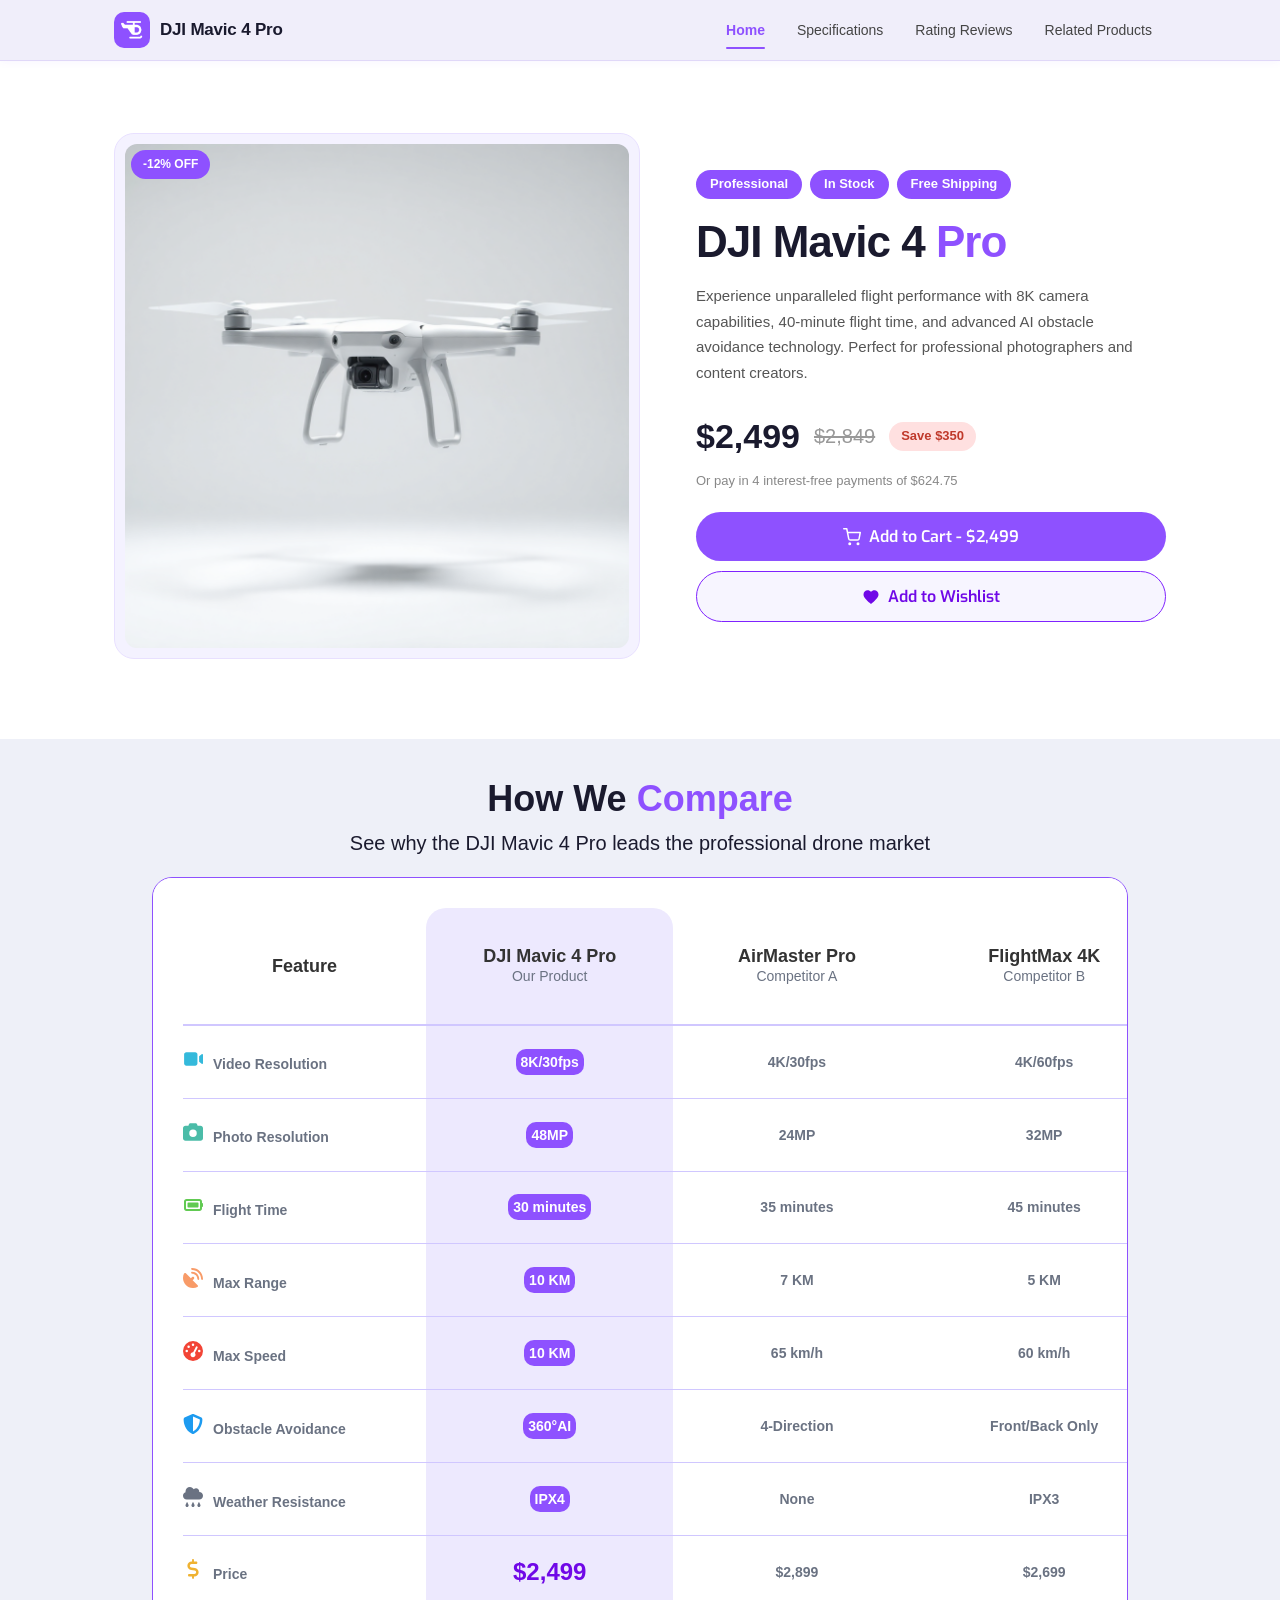
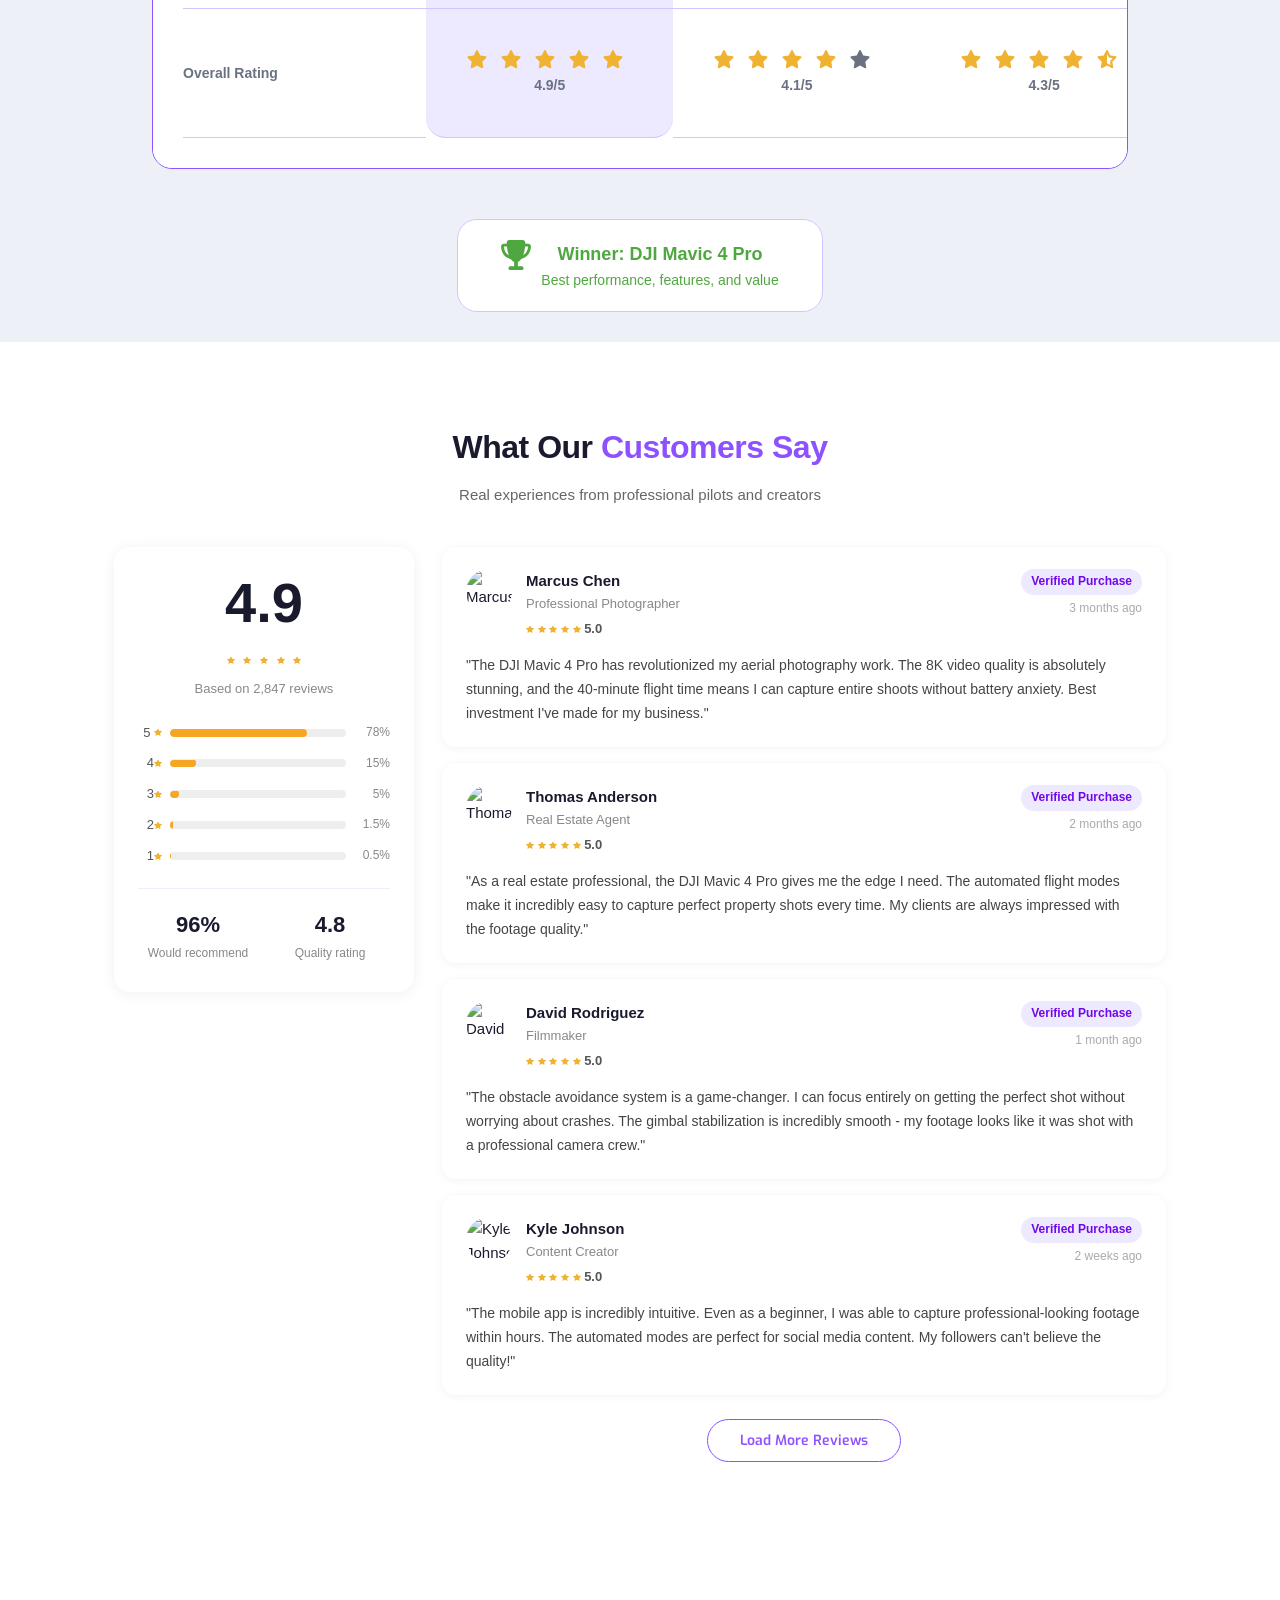
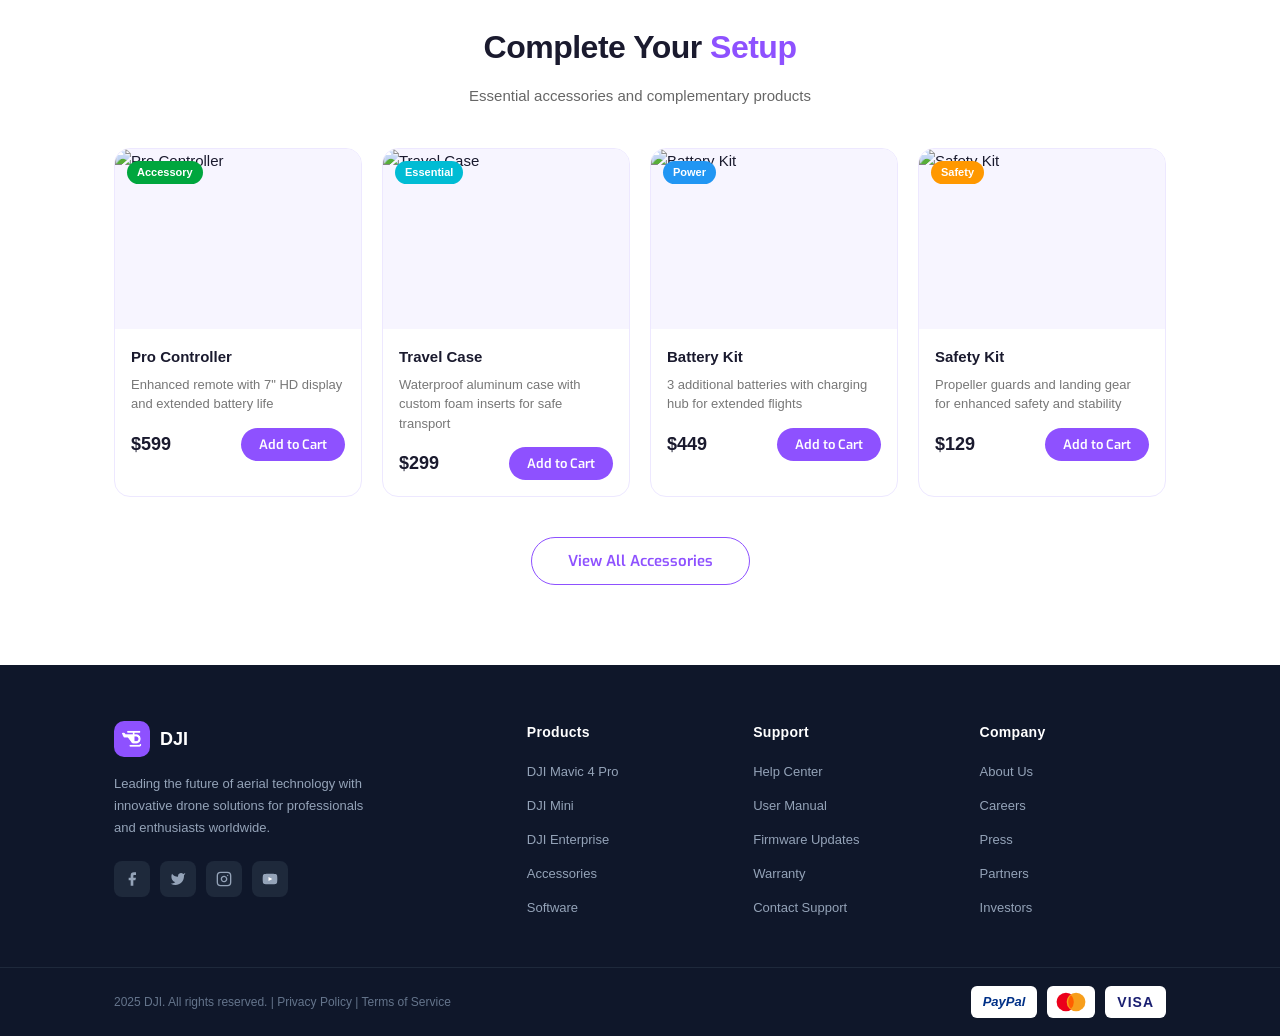
==== week3/index.html @ 59bccd71 "Move files to week3 folder" ====
<!DOCTYPE html>
<html lang="en">
<head>
  <meta charset="UTF-8" />
  <meta name="viewport" content="width=device-width, initial-scale=1.0" />
  <title>DJI Mavic 4 Pro</title>
  <link rel="icon" href="img/favicon.png" />
  <link href="https://fonts.googleapis.com/css2?family=Exo:ital,wght@0,300;0,400;0,500;0,600;0,700;0,800;1,400&display=swap" rel="stylesheet" />
  <link rel="stylesheet" href="style.css" />
</head>
<body>

  <div class="navbar">
    <div class="navbar-inner">
      <div class="navbar-logo">
        <div class="navbar-logo-icon">
          <img src="img/helicopter.png" alt="DJI" width="22" height="22" />
        </div>
        <span class="navbar-logo-text">DJI Mavic 4 Pro</span>
      </div>
      <nav class="navbar-nav">
        <a href="#home" class="nav-link active">Home</a>
        <a href="#specifications" class="nav-link">Specifications</a>
        <a href="#reviews" class="nav-link">Rating Reviews</a>
        <a href="#related" class="nav-link">Related Products</a>
      </nav>
    </div>
  </div>

  <div>

    <div class="hero" id="home">
      <div class="container hero-inner">
        <div class="hero-image-wrap">
          <span class="hero-badge">-12% OFF</span>
          <img src="img/hero-img-CYauTLx2.png" alt="DJI Mavic 4 Pro drone" class="hero-img"/>
        </div>
        <div class="hero-info">
          <div class="hero-tags">
            <span class="tag">Professional</span>
            <span class="tag">In Stock</span>
            <span class="tag">Free Shipping</span>
          </div>
          <h1 class="hero-title">DJI Mavic 4 <span class="purple">Pro</span></h1>
          <p class="hero-desc">
            Experience unparalleled flight performance with 8K camera capabilities, 40-minute flight time, and advanced AI obstacle avoidance technology. Perfect for professional photographers and content creators.
          </p>
          <div class="hero-price-row">
            <span class="price-current">$2,499</span>
            <span class="price-old">$2,849</span>
            <span class="price-save">Save $350</span>
          </div>
          <p class="hero-installment">Or pay in 4 interest-free payments of $624.75</p>
          <button class="btn btn-primary btn-cart">
            <svg width="18" height="18" viewBox="0 0 24 24" fill="none" stroke="currentColor" stroke-width="2" stroke-linecap="round" stroke-linejoin="round"><circle cx="9" cy="21" r="1"/><circle cx="20" cy="21" r="1"/><path d="M1 1h4l2.68 13.39a2 2 0 0 0 2 1.61h9.72a2 2 0 0 0 2-1.61L23 6H6"/></svg>
            Add to Cart - $2,499
          </button>
          <button class="btn btn-secondary btn-wishlist">
            <svg width="18" height="18" viewBox="0 0 24 24" fill="currentColor" stroke="currentColor" stroke-width="0"><path d="M12 21.35l-1.45-1.32C5.4 15.36 2 12.28 2 8.5 2 5.42 4.42 3 7.5 3c1.74 0 3.41.81 4.5 2.09C13.09 3.81 14.76 3 16.5 3 19.58 3 22 5.42 22 8.5c0 3.78-3.4 6.86-8.55 11.54L12 21.35z"/></svg>
            Add to Wishlist
          </button>
        </div>
      </div>
    </div>
    
    <div class="mid" id="specifications">
        <h2>How We <span>Compare</span></h2>
          <p>See why the DJI Mavic 4 Pro leads the professional drone market</p>

        <div id="table">
            <table class="table">
                <tr class="raw">
                    <th>Feature</th>
                    <th class="bord hr">DJI Mavic 4 Pro <br> <span>Our Product</span></th>
                    <th>AirMaster Pro <br> <span>Competitor A</span></th>
                    <th>FlightMax 4K <br> <span>Competitor B</span></th>
                    <th>SkyHawk Elite <br> <span>Competitor C</span></th>
                </tr>
                <tr class="raw">
                    <td class="fraw"><svg style="color: #34B9DB; margin-right: 10px;" class="svg-inline--fa fa-video mr-2 text-cyan-500" data-prefix="fas" data-icon="video" role="img" viewBox="0 0 576 512" aria-hidden="true" data-fa-i2svg="" xmlns="http://www.w3.org/2000/svg"><path fill="currentColor" d="M96 64c-35.3 0-64 28.7-64 64l0 256c0 35.3 28.7 64 64 64l256 0c35.3 0 64-28.7 64-64l0-256c0-35.3-28.7-64-64-64L96 64zM464 336l73.5 58.8c4.2 3.4 9.4 5.2 14.8 5.2 13.1 0 23.7-10.6 23.7-23.7l0-240.6c0-13.1-10.6-23.7-23.7-23.7-5.4 0-10.6 1.8-14.8 5.2L464 176 464 336z"></path></svg>Video Resolution</td>
                    <td class="bord1"><span>8K/30fps</span></td>
                    <td>4K/30fps</td>
                    <td>4K/60fps</td>
                    <td>6K/30fps</td>
                </tr>
                <tr class="raw">
                    <td class="fraw"><svg style="color: #4BBCA8; margin-right: 10px;" class="svg-inline--fa fa-camera mr-2 text-teal-500" data-prefix="fas" data-icon="camera" role="img" viewBox="0 0 512 512" aria-hidden="true" data-fa-i2svg="" xmlns="http://www.w3.org/2000/svg"><path fill="currentColor" d="M149.1 64.8L138.7 96 64 96C28.7 96 0 124.7 0 160L0 416c0 35.3 28.7 64 64 64l384 0c35.3 0 64-28.7 64-64l0-256c0-35.3-28.7-64-64-64l-74.7 0-10.4-31.2C356.4 45.2 338.1 32 317.4 32L194.6 32c-20.7 0-39 13.2-45.5 32.8zM256 192a96 96 0 1 1 0 192 96 96 0 1 1 0-192z"></path></svg>Photo Resolution</td>
                    <td class="bord1"><span>48MP</span></td>
                    <td>24MP</td>
                    <td>32MP</td>
                    <td>20MP</td>
                </tr>
                <tr class="raw">
                    <td class="fraw"><svg style="color:#61ca52; margin-right: 10px;" class="svg-inline--fa fa-battery-full mr-2 text-green-500" data-prefix="fas" data-icon="battery-full" role="img" viewBox="0 0 640 512" aria-hidden="true" data-fa-i2svg="" xmlns="http://www.w3.org/2000/svg"><path fill="currentColor" d="M528 128c8.8 0 16 7.2 16 16l0 224c0 8.8-7.2 16-16 16l-416 0c-8.8 0-16-7.2-16-16l0-224c0-8.8 7.2-16 16-16l416 0zM112 64c-44.2 0-80 35.8-80 80l0 224c0 44.2 35.8 80 80 80l416 0c44.2 0 80-35.8 80-80l0-48c17.7 0 32-14.3 32-32l0-64c0-17.7-14.3-32-32-32l0-48c0-44.2-35.8-80-80-80L112 64zm56 112c-13.3 0-24 10.7-24 24l0 112c0 13.3 10.7 24 24 24l304 0c13.3 0 24-10.7 24-24l0-112c0-13.3-10.7-24-24-24l-304 0z"></path></svg>Flight Time</td>
                    <td class="bord1"><span>30 minutes</span></td>
                    <td>35 minutes</td>
                    <td>45 minutes</td>
                    <td>50 minutes</td>
                </tr>
                <tr class="raw">
                    <td class="fraw"><svg style="color: #F89B68; margin-right: 10px;" class="svg-inline--fa fa-satellite-dish mr-2 text-orange-500" data-prefix="fas" data-icon="satellite-dish" role="img" viewBox="0 0 512 512" aria-hidden="true" data-fa-i2svg="" xmlns="http://www.w3.org/2000/svg"><path fill="currentColor" d="M232 0c154.6 0 280 125.4 280 280 0 13.3-10.7 24-24 24s-24-10.7-24-24c0-128.1-103.9-232-232-232-13.3 0-24-10.7-24-24S218.7 0 232 0zM208 120c0-13.3 10.7-24 24-24 101.6 0 184 82.4 184 184 0 13.3-10.7 24-24 24s-24-10.7-24-24c0-75.1-60.9-136-136-136-13.3 0-24-10.7-24-24zM26.4 142.7c8.8-17.9 32.4-19.9 46.5-5.8l128.5 128.5 32-32c12.5-12.5 32.8-12.5 45.3 0s12.5 32.8 0 45.3l-32 32 128.5 128.5c14.1 14.1 12 37.6-5.8 46.5-34.2 16.9-72.6 26.4-113.3 26.4-141.4 0-256-114.6-256-256 0-40.7 9.5-79.2 26.4-113.3z"></path></svg>Max Range</td>
                    <td class="bord1"><span>10 KM</span></td>
                    <td>7 KM</td>
                    <td>5 KM</td>
                    <td>8 KM</td>
                </tr>
                <tr class="raw">
                    <td class="fraw"><svg style="color:#F24436;" class="svg-inline--fa fa-gauge-high mr-2 text-red-500" data-prefix="fas" data-icon="gauge-high" role="img" viewBox="0 0 512 512" aria-hidden="true" data-fa-i2svg="" xmlns="http://www.w3.org/2000/svg"><path fill="currentColor" d="M0 256a256 256 0 1 1 512 0 256 256 0 1 1 -512 0zM288 96a32 32 0 1 0 -64 0 32 32 0 1 0 64 0zM256 416c35.3 0 64-28.7 64-64 0-16.2-6-31.1-16-42.3l69.5-138.9c5.9-11.9 1.1-26.3-10.7-32.2s-26.3-1.1-32.2 10.7L261.1 288.2c-1.7-.1-3.4-.2-5.1-.2-35.3 0-64 28.7-64 64s28.7 64 64 64zM176 144a32 32 0 1 0 -64 0 32 32 0 1 0 64 0zM96 288a32 32 0 1 0 0-64 32 32 0 1 0 0 64zm352-32a32 32 0 1 0 -64 0 32 32 0 1 0 64 0z"></path></svg>Max Speed </td>
                    <td class="bord1"><span>10 KM</span></td>
                    <td>65 km/h</td>
                    <td>60 km/h</td>
                    <td>58 km/h</td>

                </tr>
                <tr class="raw">
                    <td class="fraw"><svg style="color:#1D9BF0;margin-right: 10px;" class="svg-inline--fa fa-shield-halved mr-2 text-sky-500" data-prefix="fas" data-icon="shield-halved" role="img" viewBox="0 0 512 512" aria-hidden="true" data-fa-i2svg="" xmlns="http://www.w3.org/2000/svg"><path fill="currentColor" d="M256 0c4.6 0 9.2 1 13.4 2.9L457.8 82.8c22 9.3 38.4 31 38.3 57.2-.5 99.2-41.3 280.7-213.6 363.2-16.7 8-36.1 8-52.8 0-172.4-82.5-213.1-264-213.6-363.2-.1-26.2 16.3-47.9 38.3-57.2L242.7 2.9C246.9 1 251.4 0 256 0zm0 66.8l0 378.1c138-66.8 175.1-214.8 176-303.4l-176-74.6 0 0z"></path></svg>Obstacle Avoidance</td>
                    <td class="bord1"><span>360°AI</span></td>
                    <td>4-Direction</td>
                    <td>Front/Back Only</td>
                    <td>Front/Back/Down</td>
                </tr>
                <tr class="raw">
                    <td class="fraw"> <svg class="svg-inline--fa fa-cloud-rain mr-2 text-blue-500" data-prefix="fas" data-icon="cloud-rain" role="img" viewBox="0 0 512 512" aria-hidden="true" data-fa-i2svg="" xmlns="http://www.w3.org/2000/svg"><path fill="currentColor" d="M96 320c-53 0-96-43-96-96 0-42.5 27.6-78.6 65.9-91.2-1.3-6.7-1.9-13.7-1.9-20.8 0-61.9 50.1-112 112-112 43.1 0 80.5 24.3 99.2 60 14.7-17.1 36.5-28 60.8-28 44.2 0 80 35.8 80 80 0 5.5-.6 10.8-1.6 16 .5 0 1.1 0 1.6 0 53 0 96 43 96 96s-43 96-96 96L96 320zm1.6 68.2c1.1-2.5 3.6-4.2 6.4-4.2s5.3 1.6 6.4 4.2l30.2 68.2c2.2 5.1 3.4 10.5 3.4 16 0 21.9-18.1 39.6-40 39.6s-40-17.7-40-39.6c0-5.5 1.2-11 3.4-16l30.2-68.2zm152 0c1.1-2.5 3.6-4.2 6.4-4.2s5.3 1.6 6.4 4.2l30.2 68.2c2.2 5.1 3.4 10.5 3.4 16 0 21.9-18.1 39.6-40 39.6s-40-17.7-40-39.6c0-5.5 1.2-11 3.4-16l30.2-68.2zm121.8 68.2l30.2-68.2c1.1-2.5 3.6-4.2 6.4-4.2s5.3 1.6 6.4 4.2l30.2 68.2c2.2 5.1 3.4 10.5 3.4 16 0 21.9-18.1 39.6-40 39.6s-40-17.7-40-39.6c0-5.5 1.2-11 3.4-16z"></path></svg>Weather Resistance</td>
                    <td class="bord1"><span>IPX4</span></td>
                    <td>None</td>
                    <td>IPX3</td>
                    <td>None</td>
                </tr>
                <tr class="raw">
                    <td class="fraw"><svg style="color: #EFB231; margin-right: 10px;" class="svg-inline--fa fa-dollar-sign mr-2 text-yellow-500" data-prefix="fas" data-icon="dollar-sign" role="img" viewBox="0 0 320 512" aria-hidden="true" data-fa-i2svg="" xmlns="http://www.w3.org/2000/svg"><path fill="currentColor" d="M136 24c0-13.3 10.7-24 24-24s24 10.7 24 24l0 40 56 0c17.7 0 32 14.3 32 32s-14.3 32-32 32l-114.9 0c-24.9 0-45.1 20.2-45.1 45.1 0 22.5 16.5 41.5 38.7 44.7l91.6 13.1c53.8 7.7 93.7 53.7 93.7 108 0 60.3-48.9 109.1-109.1 109.1l-10.9 0 0 40c0 13.3-10.7 24-24 24s-24-10.7-24-24l0-40-72 0c-17.7 0-32-14.3-32-32s14.3-32 32-32l130.9 0c24.9 0 45.1-20.2 45.1-45.1 0-22.5-16.5-41.5-38.7-44.7l-91.6-13.1C55.9 273.5 16 227.4 16 173.1 16 112.9 64.9 64 125.1 64l10.9 0 0-40z"></path></svg>Price</td>
                    <td class="bord2">$2,499</td>
                    <td>$2,899</td>
                    <td>$2,699</td>
                    <td>$3,199</td>
                </tr>
                <tr class="raw">
                    <td class="fraw">Overall Rating</td>
                    <td class="bord hr">
                        <div>
                           <svg style="color: #EFB231;" class="svg-inline--fa fa-star text-gray-300" data-prefix="fas" data-icon="star" role="img" viewBox="0 0 576 512" aria-hidden="true" data-fa-i2svg="" xmlns="http://www.w3.org/2000/svg"><path fill="currentColor" d="M309.5-18.9c-4.1-8-12.4-13.1-21.4-13.1s-17.3 5.1-21.4 13.1L193.1 125.3 33.2 150.7c-8.9 1.4-16.3 7.7-19.1 16.3s-.5 18 5.8 24.4l114.4 114.5-25.2 159.9c-1.4 8.9 2.3 17.9 9.6 23.2s16.9 6.1 25 2L288.1 417.6 432.4 491c8 4.1 17.7 3.3 25-2s11-14.2 9.6-23.2L441.7 305.9 556.1 191.4c6.4-6.4 8.6-15.8 5.8-24.4s-10.1-14.9-19.1-16.3L383 125.3 309.5-18.9z"></path></svg>
                           <svg style="color: #EFB231;" class="svg-inline--fa fa-star text-gray-300" data-prefix="fas" data-icon="star" role="img" viewBox="0 0 576 512" aria-hidden="true" data-fa-i2svg="" xmlns="http://www.w3.org/2000/svg"><path fill="currentColor" d="M309.5-18.9c-4.1-8-12.4-13.1-21.4-13.1s-17.3 5.1-21.4 13.1L193.1 125.3 33.2 150.7c-8.9 1.4-16.3 7.7-19.1 16.3s-.5 18 5.8 24.4l114.4 114.5-25.2 159.9c-1.4 8.9 2.3 17.9 9.6 23.2s16.9 6.1 25 2L288.1 417.6 432.4 491c8 4.1 17.7 3.3 25-2s11-14.2 9.6-23.2L441.7 305.9 556.1 191.4c6.4-6.4 8.6-15.8 5.8-24.4s-10.1-14.9-19.1-16.3L383 125.3 309.5-18.9z"></path></svg>
                           <svg style="color: #EFB231;" class="svg-inline--fa fa-star text-gray-300" data-prefix="fas" data-icon="star" role="img" viewBox="0 0 576 512" aria-hidden="true" data-fa-i2svg="" xmlns="http://www.w3.org/2000/svg"><path fill="currentColor" d="M309.5-18.9c-4.1-8-12.4-13.1-21.4-13.1s-17.3 5.1-21.4 13.1L193.1 125.3 33.2 150.7c-8.9 1.4-16.3 7.7-19.1 16.3s-.5 18 5.8 24.4l114.4 114.5-25.2 159.9c-1.4 8.9 2.3 17.9 9.6 23.2s16.9 6.1 25 2L288.1 417.6 432.4 491c8 4.1 17.7 3.3 25-2s11-14.2 9.6-23.2L441.7 305.9 556.1 191.4c6.4-6.4 8.6-15.8 5.8-24.4s-10.1-14.9-19.1-16.3L383 125.3 309.5-18.9z"></path></svg>
                           <svg style="color: #EFB231;" class="svg-inline--fa fa-star text-gray-300" data-prefix="fas" data-icon="star" role="img" viewBox="0 0 576 512" aria-hidden="true" data-fa-i2svg="" xmlns="http://www.w3.org/2000/svg"><path fill="currentColor" d="M309.5-18.9c-4.1-8-12.4-13.1-21.4-13.1s-17.3 5.1-21.4 13.1L193.1 125.3 33.2 150.7c-8.9 1.4-16.3 7.7-19.1 16.3s-.5 18 5.8 24.4l114.4 114.5-25.2 159.9c-1.4 8.9 2.3 17.9 9.6 23.2s16.9 6.1 25 2L288.1 417.6 432.4 491c8 4.1 17.7 3.3 25-2s11-14.2 9.6-23.2L441.7 305.9 556.1 191.4c6.4-6.4 8.6-15.8 5.8-24.4s-10.1-14.9-19.1-16.3L383 125.3 309.5-18.9z"></path></svg>
                           <svg style="color: #EFB231;" class="svg-inline--fa fa-star text-gray-300" data-prefix="fas" data-icon="star" role="img" viewBox="0 0 576 512" aria-hidden="true" data-fa-i2svg="" xmlns="http://www.w3.org/2000/svg"><path fill="currentColor" d="M309.5-18.9c-4.1-8-12.4-13.1-21.4-13.1s-17.3 5.1-21.4 13.1L193.1 125.3 33.2 150.7c-8.9 1.4-16.3 7.7-19.1 16.3s-.5 18 5.8 24.4l114.4 114.5-25.2 159.9c-1.4 8.9 2.3 17.9 9.6 23.2s16.9 6.1 25 2L288.1 417.6 432.4 491c8 4.1 17.7 3.3 25-2s11-14.2 9.6-23.2L441.7 305.9 556.1 191.4c6.4-6.4 8.6-15.8 5.8-24.4s-10.1-14.9-19.1-16.3L383 125.3 309.5-18.9z"></path></svg> 
                        </div>
                        4.9/5</td>
                    <td>
                         <div>
                           <svg style="color: #EFB231;" class="svg-inline--fa fa-star text-gray-300" data-prefix="fas" data-icon="star" role="img" viewBox="0 0 576 512" aria-hidden="true" data-fa-i2svg="" xmlns="http://www.w3.org/2000/svg"><path fill="currentColor" d="M309.5-18.9c-4.1-8-12.4-13.1-21.4-13.1s-17.3 5.1-21.4 13.1L193.1 125.3 33.2 150.7c-8.9 1.4-16.3 7.7-19.1 16.3s-.5 18 5.8 24.4l114.4 114.5-25.2 159.9c-1.4 8.9 2.3 17.9 9.6 23.2s16.9 6.1 25 2L288.1 417.6 432.4 491c8 4.1 17.7 3.3 25-2s11-14.2 9.6-23.2L441.7 305.9 556.1 191.4c6.4-6.4 8.6-15.8 5.8-24.4s-10.1-14.9-19.1-16.3L383 125.3 309.5-18.9z"></path></svg>
                           <svg style="color: #EFB231;" class="svg-inline--fa fa-star text-gray-300" data-prefix="fas" data-icon="star" role="img" viewBox="0 0 576 512" aria-hidden="true" data-fa-i2svg="" xmlns="http://www.w3.org/2000/svg"><path fill="currentColor" d="M309.5-18.9c-4.1-8-12.4-13.1-21.4-13.1s-17.3 5.1-21.4 13.1L193.1 125.3 33.2 150.7c-8.9 1.4-16.3 7.7-19.1 16.3s-.5 18 5.8 24.4l114.4 114.5-25.2 159.9c-1.4 8.9 2.3 17.9 9.6 23.2s16.9 6.1 25 2L288.1 417.6 432.4 491c8 4.1 17.7 3.3 25-2s11-14.2 9.6-23.2L441.7 305.9 556.1 191.4c6.4-6.4 8.6-15.8 5.8-24.4s-10.1-14.9-19.1-16.3L383 125.3 309.5-18.9z"></path></svg>
                           <svg style="color: #EFB231;" class="svg-inline--fa fa-star text-gray-300" data-prefix="fas" data-icon="star" role="img" viewBox="0 0 576 512" aria-hidden="true" data-fa-i2svg="" xmlns="http://www.w3.org/2000/svg"><path fill="currentColor" d="M309.5-18.9c-4.1-8-12.4-13.1-21.4-13.1s-17.3 5.1-21.4 13.1L193.1 125.3 33.2 150.7c-8.9 1.4-16.3 7.7-19.1 16.3s-.5 18 5.8 24.4l114.4 114.5-25.2 159.9c-1.4 8.9 2.3 17.9 9.6 23.2s16.9 6.1 25 2L288.1 417.6 432.4 491c8 4.1 17.7 3.3 25-2s11-14.2 9.6-23.2L441.7 305.9 556.1 191.4c6.4-6.4 8.6-15.8 5.8-24.4s-10.1-14.9-19.1-16.3L383 125.3 309.5-18.9z"></path></svg>
                           <svg style="color: #EFB231;" class="svg-inline--fa fa-star text-gray-300" data-prefix="fas" data-icon="star" role="img" viewBox="0 0 576 512" aria-hidden="true" data-fa-i2svg="" xmlns="http://www.w3.org/2000/svg"><path fill="currentColor" d="M309.5-18.9c-4.1-8-12.4-13.1-21.4-13.1s-17.3 5.1-21.4 13.1L193.1 125.3 33.2 150.7c-8.9 1.4-16.3 7.7-19.1 16.3s-.5 18 5.8 24.4l114.4 114.5-25.2 159.9c-1.4 8.9 2.3 17.9 9.6 23.2s16.9 6.1 25 2L288.1 417.6 432.4 491c8 4.1 17.7 3.3 25-2s11-14.2 9.6-23.2L441.7 305.9 556.1 191.4c6.4-6.4 8.6-15.8 5.8-24.4s-10.1-14.9-19.1-16.3L383 125.3 309.5-18.9z"></path></svg>
                           <svg class="svg-inline--fa fa-star text-gray-300" data-prefix="fas" data-icon="star" role="img" viewBox="0 0 576 512" aria-hidden="true" data-fa-i2svg="" xmlns="http://www.w3.org/2000/svg"><path fill="currentColor" d="M309.5-18.9c-4.1-8-12.4-13.1-21.4-13.1s-17.3 5.1-21.4 13.1L193.1 125.3 33.2 150.7c-8.9 1.4-16.3 7.7-19.1 16.3s-.5 18 5.8 24.4l114.4 114.5-25.2 159.9c-1.4 8.9 2.3 17.9 9.6 23.2s16.9 6.1 25 2L288.1 417.6 432.4 491c8 4.1 17.7 3.3 25-2s11-14.2 9.6-23.2L441.7 305.9 556.1 191.4c6.4-6.4 8.6-15.8 5.8-24.4s-10.1-14.9-19.1-16.3L383 125.3 309.5-18.9z"></path></svg> 
                        </div>
                        4.1/5</td>
                    <td>
                        <div>
                           <svg style="color: #EFB231;" class="svg-inline--fa fa-star text-gray-300" data-prefix="fas" data-icon="star" role="img" viewBox="0 0 576 512" aria-hidden="true" data-fa-i2svg="" xmlns="http://www.w3.org/2000/svg"><path fill="currentColor" d="M309.5-18.9c-4.1-8-12.4-13.1-21.4-13.1s-17.3 5.1-21.4 13.1L193.1 125.3 33.2 150.7c-8.9 1.4-16.3 7.7-19.1 16.3s-.5 18 5.8 24.4l114.4 114.5-25.2 159.9c-1.4 8.9 2.3 17.9 9.6 23.2s16.9 6.1 25 2L288.1 417.6 432.4 491c8 4.1 17.7 3.3 25-2s11-14.2 9.6-23.2L441.7 305.9 556.1 191.4c6.4-6.4 8.6-15.8 5.8-24.4s-10.1-14.9-19.1-16.3L383 125.3 309.5-18.9z"></path></svg>
                           <svg style="color: #EFB231;" class="svg-inline--fa fa-star text-gray-300" data-prefix="fas" data-icon="star" role="img" viewBox="0 0 576 512" aria-hidden="true" data-fa-i2svg="" xmlns="http://www.w3.org/2000/svg"><path fill="currentColor" d="M309.5-18.9c-4.1-8-12.4-13.1-21.4-13.1s-17.3 5.1-21.4 13.1L193.1 125.3 33.2 150.7c-8.9 1.4-16.3 7.7-19.1 16.3s-.5 18 5.8 24.4l114.4 114.5-25.2 159.9c-1.4 8.9 2.3 17.9 9.6 23.2s16.9 6.1 25 2L288.1 417.6 432.4 491c8 4.1 17.7 3.3 25-2s11-14.2 9.6-23.2L441.7 305.9 556.1 191.4c6.4-6.4 8.6-15.8 5.8-24.4s-10.1-14.9-19.1-16.3L383 125.3 309.5-18.9z"></path></svg>
                           <svg style="color: #EFB231;" class="svg-inline--fa fa-star text-gray-300" data-prefix="fas" data-icon="star" role="img" viewBox="0 0 576 512" aria-hidden="true" data-fa-i2svg="" xmlns="http://www.w3.org/2000/svg"><path fill="currentColor" d="M309.5-18.9c-4.1-8-12.4-13.1-21.4-13.1s-17.3 5.1-21.4 13.1L193.1 125.3 33.2 150.7c-8.9 1.4-16.3 7.7-19.1 16.3s-.5 18 5.8 24.4l114.4 114.5-25.2 159.9c-1.4 8.9 2.3 17.9 9.6 23.2s16.9 6.1 25 2L288.1 417.6 432.4 491c8 4.1 17.7 3.3 25-2s11-14.2 9.6-23.2L441.7 305.9 556.1 191.4c6.4-6.4 8.6-15.8 5.8-24.4s-10.1-14.9-19.1-16.3L383 125.3 309.5-18.9z"></path></svg>
                           <svg style="color: #EFB231;" class="svg-inline--fa fa-star text-gray-300" data-prefix="fas" data-icon="star" role="img" viewBox="0 0 576 512" aria-hidden="true" data-fa-i2svg="" xmlns="http://www.w3.org/2000/svg"><path fill="currentColor" d="M309.5-18.9c-4.1-8-12.4-13.1-21.4-13.1s-17.3 5.1-21.4 13.1L193.1 125.3 33.2 150.7c-8.9 1.4-16.3 7.7-19.1 16.3s-.5 18 5.8 24.4l114.4 114.5-25.2 159.9c-1.4 8.9 2.3 17.9 9.6 23.2s16.9 6.1 25 2L288.1 417.6 432.4 491c8 4.1 17.7 3.3 25-2s11-14.2 9.6-23.2L441.7 305.9 556.1 191.4c6.4-6.4 8.6-15.8 5.8-24.4s-10.1-14.9-19.1-16.3L383 125.3 309.5-18.9z"></path></svg>
                           <svg style="color: #EFB231;" class="svg-inline--fa fa-star-half-stroke text-yellow-400" data-prefix="fas" data-icon="star-half-stroke" role="img" viewBox="0 0 576 512" aria-hidden="true" data-fa-i2svg="" xmlns="http://www.w3.org/2000/svg"><path fill="currentColor" d="M288.1 353.6c10 0 19.9 2.3 29 7l74.4 37.9-13-82.5c-3.2-20.2 3.5-40.7 17.9-55.2l59-59.1-82.5-13.1c-20.2-3.2-37.7-15.9-47-34.1l-38-74.4 0 273.6zM457.4 489c-7.3 5.3-17 6.1-25 2L288.1 417.6 143.8 491c-8 4.1-17.7 3.3-25-2s-11-14.2-9.6-23.2L134.4 305.9 20 191.4c-6.4-6.4-8.6-15.8-5.8-24.4s10.1-14.9 19.1-16.3l159.9-25.4 73.6-144.2c4.1-8 12.4-13.1 21.4-13.1s17.3 5.1 21.4 13.1L383 125.3 542.9 150.7c8.9 1.4 16.3 7.7 19.1 16.3s.5 18-5.8 24.4L441.7 305.9 467 465.8c1.4 8.9-2.3 17.9-9.6 23.2z"></path></svg>
                        </div>
                        4.3/5</td>
                    <td>
                         <div>
                           <svg style="color: #EFB231;" class="svg-inline--fa fa-star text-gray-300" data-prefix="fas" data-icon="star" role="img" viewBox="0 0 576 512" aria-hidden="true" data-fa-i2svg="" xmlns="http://www.w3.org/2000/svg"><path fill="currentColor" d="M309.5-18.9c-4.1-8-12.4-13.1-21.4-13.1s-17.3 5.1-21.4 13.1L193.1 125.3 33.2 150.7c-8.9 1.4-16.3 7.7-19.1 16.3s-.5 18 5.8 24.4l114.4 114.5-25.2 159.9c-1.4 8.9 2.3 17.9 9.6 23.2s16.9 6.1 25 2L288.1 417.6 432.4 491c8 4.1 17.7 3.3 25-2s11-14.2 9.6-23.2L441.7 305.9 556.1 191.4c6.4-6.4 8.6-15.8 5.8-24.4s-10.1-14.9-19.1-16.3L383 125.3 309.5-18.9z"></path></svg>
                           <svg style="color: #EFB231;" class="svg-inline--fa fa-star text-gray-300" data-prefix="fas" data-icon="star" role="img" viewBox="0 0 576 512" aria-hidden="true" data-fa-i2svg="" xmlns="http://www.w3.org/2000/svg"><path fill="currentColor" d="M309.5-18.9c-4.1-8-12.4-13.1-21.4-13.1s-17.3 5.1-21.4 13.1L193.1 125.3 33.2 150.7c-8.9 1.4-16.3 7.7-19.1 16.3s-.5 18 5.8 24.4l114.4 114.5-25.2 159.9c-1.4 8.9 2.3 17.9 9.6 23.2s16.9 6.1 25 2L288.1 417.6 432.4 491c8 4.1 17.7 3.3 25-2s11-14.2 9.6-23.2L441.7 305.9 556.1 191.4c6.4-6.4 8.6-15.8 5.8-24.4s-10.1-14.9-19.1-16.3L383 125.3 309.5-18.9z"></path></svg>
                           <svg style="color: #EFB231;" class="svg-inline--fa fa-star text-gray-300" data-prefix="fas" data-icon="star" role="img" viewBox="0 0 576 512" aria-hidden="true" data-fa-i2svg="" xmlns="http://www.w3.org/2000/svg"><path fill="currentColor" d="M309.5-18.9c-4.1-8-12.4-13.1-21.4-13.1s-17.3 5.1-21.4 13.1L193.1 125.3 33.2 150.7c-8.9 1.4-16.3 7.7-19.1 16.3s-.5 18 5.8 24.4l114.4 114.5-25.2 159.9c-1.4 8.9 2.3 17.9 9.6 23.2s16.9 6.1 25 2L288.1 417.6 432.4 491c8 4.1 17.7 3.3 25-2s11-14.2 9.6-23.2L441.7 305.9 556.1 191.4c6.4-6.4 8.6-15.8 5.8-24.4s-10.1-14.9-19.1-16.3L383 125.3 309.5-18.9z"></path></svg>
                           <svg style="color: #EFB231;" class="svg-inline--fa fa-star text-gray-300" data-prefix="fas" data-icon="star" role="img" viewBox="0 0 576 512" aria-hidden="true" data-fa-i2svg="" xmlns="http://www.w3.org/2000/svg"><path fill="currentColor" d="M309.5-18.9c-4.1-8-12.4-13.1-21.4-13.1s-17.3 5.1-21.4 13.1L193.1 125.3 33.2 150.7c-8.9 1.4-16.3 7.7-19.1 16.3s-.5 18 5.8 24.4l114.4 114.5-25.2 159.9c-1.4 8.9 2.3 17.9 9.6 23.2s16.9 6.1 25 2L288.1 417.6 432.4 491c8 4.1 17.7 3.3 25-2s11-14.2 9.6-23.2L441.7 305.9 556.1 191.4c6.4-6.4 8.6-15.8 5.8-24.4s-10.1-14.9-19.1-16.3L383 125.3 309.5-18.9z"></path></svg>
                           <svg class="svg-inline--fa fa-star text-gray-300" data-prefix="fas" data-icon="star" role="img" viewBox="0 0 576 512" aria-hidden="true" data-fa-i2svg="" xmlns="http://www.w3.org/2000/svg"><path fill="currentColor" d="M309.5-18.9c-4.1-8-12.4-13.1-21.4-13.1s-17.3 5.1-21.4 13.1L193.1 125.3 33.2 150.7c-8.9 1.4-16.3 7.7-19.1 16.3s-.5 18 5.8 24.4l114.4 114.5-25.2 159.9c-1.4 8.9 2.3 17.9 9.6 23.2s16.9 6.1 25 2L288.1 417.6 432.4 491c8 4.1 17.7 3.3 25-2s11-14.2 9.6-23.2L441.7 305.9 556.1 191.4c6.4-6.4 8.6-15.8 5.8-24.4s-10.1-14.9-19.1-16.3L383 125.3 309.5-18.9z"></path></svg> 
                        </div>
                        3.9/5</td>
                </tr>
            </table> 

        </div> 
            <div class="label1">
                <svg style="color:#4FA83F;" class="svg-inline--fa fa-trophy mr-3 text-2xl text-green-500" data-prefix="fas" data-icon="trophy" role="img" viewBox="0 0 512 512" aria-hidden="true" data-fa-i2svg="" xmlns="http://www.w3.org/2000/svg"><path fill="currentColor" d="M144.3 0l224 0c26.5 0 48.1 21.8 47.1 48.2-.2 5.3-.4 10.6-.7 15.8l49.6 0c26.1 0 49.1 21.6 47.1 49.8-7.5 103.7-60.5 160.7-118 190.5-15.8 8.2-31.9 14.3-47.2 18.8-20.2 28.6-41.2 43.7-57.9 51.8l0 73.1 64 0c17.7 0 32 14.3 32 32s-14.3 32-32 32l-192 0c-17.7 0-32-14.3-32-32s14.3-32 32-32l64 0 0-73.1c-16-7.7-35.9-22-55.3-48.3-18.4-4.8-38.4-12.1-57.9-23.1-54.1-30.3-102.9-87.4-109.9-189.9-1.9-28.1 21-49.7 47.1-49.7l49.6 0c-.3-5.2-.5-10.4-.7-15.8-1-26.5 20.6-48.2 47.1-48.2zM101.5 112l-52.4 0c6.2 84.7 45.1 127.1 85.2 149.6-14.4-37.3-26.3-86-32.8-149.6zM380 256.8c40.5-23.8 77.1-66.1 83.3-144.8L411 112c-6.2 60.9-17.4 108.2-31 144.8z"></path></svg>
                <div>
                <h3>Winner: DJI Mavic 4 Pro</h3>
                <p>Best performance, features, and value</p>
                </div>
            </div>  
    </div>


    <div class="reviews-section" id="reviews">
      <div class="container">
        <h2 class="section-title">What Our <span class="purple">Customers Say</span></h2>
        <p class="section-subtitle">Real experiences from professional pilots and creators</p>

        <div class="reviews-layout">
          <div class="rating-summary-card">
            <div class="rating-big">4.9</div>
            <div class="rating-stars-big">
                <svg style="color: #EFB231;" class="svgy svg-inline--fa fa-star text-gray-300" data-prefix="fas" data-icon="star" role="img" viewBox="0 0 576 512" aria-hidden="true" data-fa-i2svg="" xmlns="http://www.w3.org/2000/svg"><path fill="currentColor" d="M309.5-18.9c-4.1-8-12.4-13.1-21.4-13.1s-17.3 5.1-21.4 13.1L193.1 125.3 33.2 150.7c-8.9 1.4-16.3 7.7-19.1 16.3s-.5 18 5.8 24.4l114.4 114.5-25.2 159.9c-1.4 8.9 2.3 17.9 9.6 23.2s16.9 6.1 25 2L288.1 417.6 432.4 491c8 4.1 17.7 3.3 25-2s11-14.2 9.6-23.2L441.7 305.9 556.1 191.4c6.4-6.4 8.6-15.8 5.8-24.4s-10.1-14.9-19.1-16.3L383 125.3 309.5-18.9z"></path></svg>
                <svg style="color: #EFB231;" class="svgy svg-inline--fa fa-star text-gray-300" data-prefix="fas" data-icon="star" role="img" viewBox="0 0 576 512" aria-hidden="true" data-fa-i2svg="" xmlns="http://www.w3.org/2000/svg"><path fill="currentColor" d="M309.5-18.9c-4.1-8-12.4-13.1-21.4-13.1s-17.3 5.1-21.4 13.1L193.1 125.3 33.2 150.7c-8.9 1.4-16.3 7.7-19.1 16.3s-.5 18 5.8 24.4l114.4 114.5-25.2 159.9c-1.4 8.9 2.3 17.9 9.6 23.2s16.9 6.1 25 2L288.1 417.6 432.4 491c8 4.1 17.7 3.3 25-2s11-14.2 9.6-23.2L441.7 305.9 556.1 191.4c6.4-6.4 8.6-15.8 5.8-24.4s-10.1-14.9-19.1-16.3L383 125.3 309.5-18.9z"></path></svg>
                <svg style="color: #EFB231;" class="svgy svg-inline--fa fa-star text-gray-300" data-prefix="fas" data-icon="star" role="img" viewBox="0 0 576 512" aria-hidden="true" data-fa-i2svg="" xmlns="http://www.w3.org/2000/svg"><path fill="currentColor" d="M309.5-18.9c-4.1-8-12.4-13.1-21.4-13.1s-17.3 5.1-21.4 13.1L193.1 125.3 33.2 150.7c-8.9 1.4-16.3 7.7-19.1 16.3s-.5 18 5.8 24.4l114.4 114.5-25.2 159.9c-1.4 8.9 2.3 17.9 9.6 23.2s16.9 6.1 25 2L288.1 417.6 432.4 491c8 4.1 17.7 3.3 25-2s11-14.2 9.6-23.2L441.7 305.9 556.1 191.4c6.4-6.4 8.6-15.8 5.8-24.4s-10.1-14.9-19.1-16.3L383 125.3 309.5-18.9z"></path></svg>
                <svg style="color: #EFB231;" class="svgy svg-inline--fa fa-star text-gray-300" data-prefix="fas" data-icon="star" role="img" viewBox="0 0 576 512" aria-hidden="true" data-fa-i2svg="" xmlns="http://www.w3.org/2000/svg"><path fill="currentColor" d="M309.5-18.9c-4.1-8-12.4-13.1-21.4-13.1s-17.3 5.1-21.4 13.1L193.1 125.3 33.2 150.7c-8.9 1.4-16.3 7.7-19.1 16.3s-.5 18 5.8 24.4l114.4 114.5-25.2 159.9c-1.4 8.9 2.3 17.9 9.6 23.2s16.9 6.1 25 2L288.1 417.6 432.4 491c8 4.1 17.7 3.3 25-2s11-14.2 9.6-23.2L441.7 305.9 556.1 191.4c6.4-6.4 8.6-15.8 5.8-24.4s-10.1-14.9-19.1-16.3L383 125.3 309.5-18.9z"></path></svg>
                <svg style="color: #EFB231;" class="svgy svg-inline--fa fa-star text-gray-300" data-prefix="fas" data-icon="star" role="img" viewBox="0 0 576 512" aria-hidden="true" data-fa-i2svg="" xmlns="http://www.w3.org/2000/svg"><path fill="currentColor" d="M309.5-18.9c-4.1-8-12.4-13.1-21.4-13.1s-17.3 5.1-21.4 13.1L193.1 125.3 33.2 150.7c-8.9 1.4-16.3 7.7-19.1 16.3s-.5 18 5.8 24.4l114.4 114.5-25.2 159.9c-1.4 8.9 2.3 17.9 9.6 23.2s16.9 6.1 25 2L288.1 417.6 432.4 491c8 4.1 17.7 3.3 25-2s11-14.2 9.6-23.2L441.7 305.9 556.1 191.4c6.4-6.4 8.6-15.8 5.8-24.4s-10.1-14.9-19.1-16.3L383 125.3 309.5-18.9z"></path></svg> 
                
            </div>
            <div class="rating-based">Based on 2,847 reviews</div>

            <div class="rating-bars">
              <div class="rating-bar-row">
                <span class="bar-label">5
                <svg style="color: #EFB231;" class="svgy svg-inline--fa fa-star text-gray-300" data-prefix="fas" data-icon="star" role="img" viewBox="0 0 576 512" aria-hidden="true" data-fa-i2svg="" xmlns="http://www.w3.org/2000/svg"><path fill="currentColor" d="M309.5-18.9c-4.1-8-12.4-13.1-21.4-13.1s-17.3 5.1-21.4 13.1L193.1 125.3 33.2 150.7c-8.9 1.4-16.3 7.7-19.1 16.3s-.5 18 5.8 24.4l114.4 114.5-25.2 159.9c-1.4 8.9 2.3 17.9 9.6 23.2s16.9 6.1 25 2L288.1 417.6 432.4 491c8 4.1 17.7 3.3 25-2s11-14.2 9.6-23.2L441.7 305.9 556.1 191.4c6.4-6.4 8.6-15.8 5.8-24.4s-10.1-14.9-19.1-16.3L383 125.3 309.5-18.9z"></path></svg>
                </span>
                <div class="bar-track"><div class="bar-fill bar-fill-78"></div></div>
                <span class="bar-pct">78%</span>
              </div>
              <div class="rating-bar-row">
                <span class="bar-label">4<svg style="color: #EFB231;" class="svgy svg-inline--fa fa-star text-gray-300" data-prefix="fas" data-icon="star" role="img" viewBox="0 0 576 512" aria-hidden="true" data-fa-i2svg="" xmlns="http://www.w3.org/2000/svg"><path fill="currentColor" d="M309.5-18.9c-4.1-8-12.4-13.1-21.4-13.1s-17.3 5.1-21.4 13.1L193.1 125.3 33.2 150.7c-8.9 1.4-16.3 7.7-19.1 16.3s-.5 18 5.8 24.4l114.4 114.5-25.2 159.9c-1.4 8.9 2.3 17.9 9.6 23.2s16.9 6.1 25 2L288.1 417.6 432.4 491c8 4.1 17.7 3.3 25-2s11-14.2 9.6-23.2L441.7 305.9 556.1 191.4c6.4-6.4 8.6-15.8 5.8-24.4s-10.1-14.9-19.1-16.3L383 125.3 309.5-18.9z"></path></svg>
                </span>
                <div class="bar-track"><div class="bar-fill bar-fill-15"></div></div>
                <span class="bar-pct">15%</span>
              </div>
              <div class="rating-bar-row">
                <span class="bar-label">3<svg style="color: #EFB231;" class="svgy svg-inline--fa fa-star text-gray-300" data-prefix="fas" data-icon="star" role="img" viewBox="0 0 576 512" aria-hidden="true" data-fa-i2svg="" xmlns="http://www.w3.org/2000/svg"><path fill="currentColor" d="M309.5-18.9c-4.1-8-12.4-13.1-21.4-13.1s-17.3 5.1-21.4 13.1L193.1 125.3 33.2 150.7c-8.9 1.4-16.3 7.7-19.1 16.3s-.5 18 5.8 24.4l114.4 114.5-25.2 159.9c-1.4 8.9 2.3 17.9 9.6 23.2s16.9 6.1 25 2L288.1 417.6 432.4 491c8 4.1 17.7 3.3 25-2s11-14.2 9.6-23.2L441.7 305.9 556.1 191.4c6.4-6.4 8.6-15.8 5.8-24.4s-10.1-14.9-19.1-16.3L383 125.3 309.5-18.9z"></path></svg>
                </span>
                <div class="bar-track"><div class="bar-fill bar-fill-5"></div></div>
                <span class="bar-pct">5%</span>
              </div>
              <div class="rating-bar-row">
                <span class="bar-label">2<svg style="color: #EFB231;" class="svgy svg-inline--fa fa-star text-gray-300" data-prefix="fas" data-icon="star" role="img" viewBox="0 0 576 512" aria-hidden="true" data-fa-i2svg="" xmlns="http://www.w3.org/2000/svg"><path fill="currentColor" d="M309.5-18.9c-4.1-8-12.4-13.1-21.4-13.1s-17.3 5.1-21.4 13.1L193.1 125.3 33.2 150.7c-8.9 1.4-16.3 7.7-19.1 16.3s-.5 18 5.8 24.4l114.4 114.5-25.2 159.9c-1.4 8.9 2.3 17.9 9.6 23.2s16.9 6.1 25 2L288.1 417.6 432.4 491c8 4.1 17.7 3.3 25-2s11-14.2 9.6-23.2L441.7 305.9 556.1 191.4c6.4-6.4 8.6-15.8 5.8-24.4s-10.1-14.9-19.1-16.3L383 125.3 309.5-18.9z"></path></svg>
                </span>
                <div class="bar-track"><div class="bar-fill bar-fill-2"></div></div>
                <span class="bar-pct">1.5%</span>
              </div>
              <div class="rating-bar-row">
                <span class="bar-label">1<svg style="color: #EFB231;" class="svgy svg-inline--fa fa-star text-gray-300" data-prefix="fas" data-icon="star" role="img" viewBox="0 0 576 512" aria-hidden="true" data-fa-i2svg="" xmlns="http://www.w3.org/2000/svg"><path fill="currentColor" d="M309.5-18.9c-4.1-8-12.4-13.1-21.4-13.1s-17.3 5.1-21.4 13.1L193.1 125.3 33.2 150.7c-8.9 1.4-16.3 7.7-19.1 16.3s-.5 18 5.8 24.4l114.4 114.5-25.2 159.9c-1.4 8.9 2.3 17.9 9.6 23.2s16.9 6.1 25 2L288.1 417.6 432.4 491c8 4.1 17.7 3.3 25-2s11-14.2 9.6-23.2L441.7 305.9 556.1 191.4c6.4-6.4 8.6-15.8 5.8-24.4s-10.1-14.9-19.1-16.3L383 125.3 309.5-18.9z"></path></svg>
                </span>
                <div class="bar-track"><div class="bar-fill bar-fill-1"></div></div>
                <span class="bar-pct">0.5%</span>
              </div>
            </div>

            <div class="rating-stats">
              <div class="stat-box">
                <div class="stat-val">96%</div>
                <div class="stat-lbl">Would recommend</div>
              </div>
              <div class="stat-box">
                <div class="stat-val">4.8</div>
                <div class="stat-lbl">Quality rating</div>
              </div>
            </div>
          </div>

          <div class="review-cards">
            <div class="review-card">
              <div class="review-header">
                <div class="review-author-info">
                  <img src="https://drone-product-page.vercel.app/assets/avatar-1-DZTe_nEx.png" alt="Marcus Chen" class="avatar" />
                  <div>
                    <div class="reviewer-name">Marcus Chen</div>
                    <div class="reviewer-role">Professional Photographer</div>
                    <div class="reviewer-stars"><svg style="color: #EFB231;" class="svgy svg-inline--fa fa-star text-gray-300" data-prefix="fas" data-icon="star" role="img" viewBox="0 0 576 512" aria-hidden="true" data-fa-i2svg="" xmlns="http://www.w3.org/2000/svg"><path fill="currentColor" d="M309.5-18.9c-4.1-8-12.4-13.1-21.4-13.1s-17.3 5.1-21.4 13.1L193.1 125.3 33.2 150.7c-8.9 1.4-16.3 7.7-19.1 16.3s-.5 18 5.8 24.4l114.4 114.5-25.2 159.9c-1.4 8.9 2.3 17.9 9.6 23.2s16.9 6.1 25 2L288.1 417.6 432.4 491c8 4.1 17.7 3.3 25-2s11-14.2 9.6-23.2L441.7 305.9 556.1 191.4c6.4-6.4 8.6-15.8 5.8-24.4s-10.1-14.9-19.1-16.3L383 125.3 309.5-18.9z"></path></svg>
                <svg style="color: #EFB231;" class="svgy svg-inline--fa fa-star text-gray-300" data-prefix="fas" data-icon="star" role="img" viewBox="0 0 576 512" aria-hidden="true" data-fa-i2svg="" xmlns="http://www.w3.org/2000/svg"><path fill="currentColor" d="M309.5-18.9c-4.1-8-12.4-13.1-21.4-13.1s-17.3 5.1-21.4 13.1L193.1 125.3 33.2 150.7c-8.9 1.4-16.3 7.7-19.1 16.3s-.5 18 5.8 24.4l114.4 114.5-25.2 159.9c-1.4 8.9 2.3 17.9 9.6 23.2s16.9 6.1 25 2L288.1 417.6 432.4 491c8 4.1 17.7 3.3 25-2s11-14.2 9.6-23.2L441.7 305.9 556.1 191.4c6.4-6.4 8.6-15.8 5.8-24.4s-10.1-14.9-19.1-16.3L383 125.3 309.5-18.9z"></path></svg>
                <svg style="color: #EFB231;" class="svgy svg-inline--fa fa-star text-gray-300" data-prefix="fas" data-icon="star" role="img" viewBox="0 0 576 512" aria-hidden="true" data-fa-i2svg="" xmlns="http://www.w3.org/2000/svg"><path fill="currentColor" d="M309.5-18.9c-4.1-8-12.4-13.1-21.4-13.1s-17.3 5.1-21.4 13.1L193.1 125.3 33.2 150.7c-8.9 1.4-16.3 7.7-19.1 16.3s-.5 18 5.8 24.4l114.4 114.5-25.2 159.9c-1.4 8.9 2.3 17.9 9.6 23.2s16.9 6.1 25 2L288.1 417.6 432.4 491c8 4.1 17.7 3.3 25-2s11-14.2 9.6-23.2L441.7 305.9 556.1 191.4c6.4-6.4 8.6-15.8 5.8-24.4s-10.1-14.9-19.1-16.3L383 125.3 309.5-18.9z"></path></svg>
                <svg style="color: #EFB231;" class="svgy svg-inline--fa fa-star text-gray-300" data-prefix="fas" data-icon="star" role="img" viewBox="0 0 576 512" aria-hidden="true" data-fa-i2svg="" xmlns="http://www.w3.org/2000/svg"><path fill="currentColor" d="M309.5-18.9c-4.1-8-12.4-13.1-21.4-13.1s-17.3 5.1-21.4 13.1L193.1 125.3 33.2 150.7c-8.9 1.4-16.3 7.7-19.1 16.3s-.5 18 5.8 24.4l114.4 114.5-25.2 159.9c-1.4 8.9 2.3 17.9 9.6 23.2s16.9 6.1 25 2L288.1 417.6 432.4 491c8 4.1 17.7 3.3 25-2s11-14.2 9.6-23.2L441.7 305.9 556.1 191.4c6.4-6.4 8.6-15.8 5.8-24.4s-10.1-14.9-19.1-16.3L383 125.3 309.5-18.9z"></path></svg>
                <svg style="color: #EFB231;" class="svgy svg-inline--fa fa-star text-gray-300" data-prefix="fas" data-icon="star" role="img" viewBox="0 0 576 512" aria-hidden="true" data-fa-i2svg="" xmlns="http://www.w3.org/2000/svg"><path fill="currentColor" d="M309.5-18.9c-4.1-8-12.4-13.1-21.4-13.1s-17.3 5.1-21.4 13.1L193.1 125.3 33.2 150.7c-8.9 1.4-16.3 7.7-19.1 16.3s-.5 18 5.8 24.4l114.4 114.5-25.2 159.9c-1.4 8.9 2.3 17.9 9.6 23.2s16.9 6.1 25 2L288.1 417.6 432.4 491c8 4.1 17.7 3.3 25-2s11-14.2 9.6-23.2L441.7 305.9 556.1 191.4c6.4-6.4 8.6-15.8 5.8-24.4s-10.1-14.9-19.1-16.3L383 125.3 309.5-18.9z"></path></svg>
                 <span class="star-rating-num">5.0</span></div>
                  </div>
                </div>
                <div class="review-meta">
                  <span class="verified-badge">Verified Purchase</span>
                  <span class="review-date">3 months ago</span>
                </div>
              </div>
              <p class="review-text">"The DJI Mavic 4 Pro has revolutionized my aerial photography work. The 8K video quality is absolutely stunning, and the 40-minute flight time means I can capture entire shoots without battery anxiety. Best investment I've made for my business."</p>
            </div>

            <div class="review-card">
              <div class="review-header">
                <div class="review-author-info">
                  <img src="https://drone-product-page.vercel.app/assets/avatar-2-DvihTPKl.jpg" alt="Thomas Anderson" class="avatar" />
                  <div>
                    <div class="reviewer-name">Thomas Anderson</div>
                    <div class="reviewer-role">Real Estate Agent</div>
                    <div class="reviewer-stars"><svg style="color: #EFB231;" class="svgy svg-inline--fa fa-star text-gray-300" data-prefix="fas" data-icon="star" role="img" viewBox="0 0 576 512" aria-hidden="true" data-fa-i2svg="" xmlns="http://www.w3.org/2000/svg"><path fill="currentColor" d="M309.5-18.9c-4.1-8-12.4-13.1-21.4-13.1s-17.3 5.1-21.4 13.1L193.1 125.3 33.2 150.7c-8.9 1.4-16.3 7.7-19.1 16.3s-.5 18 5.8 24.4l114.4 114.5-25.2 159.9c-1.4 8.9 2.3 17.9 9.6 23.2s16.9 6.1 25 2L288.1 417.6 432.4 491c8 4.1 17.7 3.3 25-2s11-14.2 9.6-23.2L441.7 305.9 556.1 191.4c6.4-6.4 8.6-15.8 5.8-24.4s-10.1-14.9-19.1-16.3L383 125.3 309.5-18.9z"></path></svg>
                <svg style="color: #EFB231;" class="svgy svg-inline--fa fa-star text-gray-300" data-prefix="fas" data-icon="star" role="img" viewBox="0 0 576 512" aria-hidden="true" data-fa-i2svg="" xmlns="http://www.w3.org/2000/svg"><path fill="currentColor" d="M309.5-18.9c-4.1-8-12.4-13.1-21.4-13.1s-17.3 5.1-21.4 13.1L193.1 125.3 33.2 150.7c-8.9 1.4-16.3 7.7-19.1 16.3s-.5 18 5.8 24.4l114.4 114.5-25.2 159.9c-1.4 8.9 2.3 17.9 9.6 23.2s16.9 6.1 25 2L288.1 417.6 432.4 491c8 4.1 17.7 3.3 25-2s11-14.2 9.6-23.2L441.7 305.9 556.1 191.4c6.4-6.4 8.6-15.8 5.8-24.4s-10.1-14.9-19.1-16.3L383 125.3 309.5-18.9z"></path></svg>
                <svg style="color: #EFB231;" class="svgy svg-inline--fa fa-star text-gray-300" data-prefix="fas" data-icon="star" role="img" viewBox="0 0 576 512" aria-hidden="true" data-fa-i2svg="" xmlns="http://www.w3.org/2000/svg"><path fill="currentColor" d="M309.5-18.9c-4.1-8-12.4-13.1-21.4-13.1s-17.3 5.1-21.4 13.1L193.1 125.3 33.2 150.7c-8.9 1.4-16.3 7.7-19.1 16.3s-.5 18 5.8 24.4l114.4 114.5-25.2 159.9c-1.4 8.9 2.3 17.9 9.6 23.2s16.9 6.1 25 2L288.1 417.6 432.4 491c8 4.1 17.7 3.3 25-2s11-14.2 9.6-23.2L441.7 305.9 556.1 191.4c6.4-6.4 8.6-15.8 5.8-24.4s-10.1-14.9-19.1-16.3L383 125.3 309.5-18.9z"></path></svg>
                <svg style="color: #EFB231;" class="svgy svg-inline--fa fa-star text-gray-300" data-prefix="fas" data-icon="star" role="img" viewBox="0 0 576 512" aria-hidden="true" data-fa-i2svg="" xmlns="http://www.w3.org/2000/svg"><path fill="currentColor" d="M309.5-18.9c-4.1-8-12.4-13.1-21.4-13.1s-17.3 5.1-21.4 13.1L193.1 125.3 33.2 150.7c-8.9 1.4-16.3 7.7-19.1 16.3s-.5 18 5.8 24.4l114.4 114.5-25.2 159.9c-1.4 8.9 2.3 17.9 9.6 23.2s16.9 6.1 25 2L288.1 417.6 432.4 491c8 4.1 17.7 3.3 25-2s11-14.2 9.6-23.2L441.7 305.9 556.1 191.4c6.4-6.4 8.6-15.8 5.8-24.4s-10.1-14.9-19.1-16.3L383 125.3 309.5-18.9z"></path></svg>
                <svg style="color: #EFB231;" class="svgy svg-inline--fa fa-star text-gray-300" data-prefix="fas" data-icon="star" role="img" viewBox="0 0 576 512" aria-hidden="true" data-fa-i2svg="" xmlns="http://www.w3.org/2000/svg"><path fill="currentColor" d="M309.5-18.9c-4.1-8-12.4-13.1-21.4-13.1s-17.3 5.1-21.4 13.1L193.1 125.3 33.2 150.7c-8.9 1.4-16.3 7.7-19.1 16.3s-.5 18 5.8 24.4l114.4 114.5-25.2 159.9c-1.4 8.9 2.3 17.9 9.6 23.2s16.9 6.1 25 2L288.1 417.6 432.4 491c8 4.1 17.7 3.3 25-2s11-14.2 9.6-23.2L441.7 305.9 556.1 191.4c6.4-6.4 8.6-15.8 5.8-24.4s-10.1-14.9-19.1-16.3L383 125.3 309.5-18.9z"></path></svg>
                 <span class="star-rating-num">5.0</span></div>
                  </div>
                </div>
                <div class="review-meta">
                  <span class="verified-badge">Verified Purchase</span>
                  <span class="review-date">2 months ago</span>
                </div>
              </div>
              <p class="review-text">"As a real estate professional, the DJI Mavic 4 Pro gives me the edge I need. The automated flight modes make it incredibly easy to capture perfect property shots every time. My clients are always impressed with the footage quality."</p>
            </div>

            <div class="review-card">
              <div class="review-header">
                <div class="review-author-info">
                  <img src="https://drone-product-page.vercel.app/assets/avatar-3-CwUcGkzI.jpg" alt="David Rodriguez" class="avatar" />
                  <div>
                    <div class="reviewer-name">David Rodriguez</div>
                    <div class="reviewer-role">Filmmaker</div>
                    <div class="reviewer-stars"><svg style="color: #EFB231;" class="svgy svg-inline--fa fa-star text-gray-300" data-prefix="fas" data-icon="star" role="img" viewBox="0 0 576 512" aria-hidden="true" data-fa-i2svg="" xmlns="http://www.w3.org/2000/svg"><path fill="currentColor" d="M309.5-18.9c-4.1-8-12.4-13.1-21.4-13.1s-17.3 5.1-21.4 13.1L193.1 125.3 33.2 150.7c-8.9 1.4-16.3 7.7-19.1 16.3s-.5 18 5.8 24.4l114.4 114.5-25.2 159.9c-1.4 8.9 2.3 17.9 9.6 23.2s16.9 6.1 25 2L288.1 417.6 432.4 491c8 4.1 17.7 3.3 25-2s11-14.2 9.6-23.2L441.7 305.9 556.1 191.4c6.4-6.4 8.6-15.8 5.8-24.4s-10.1-14.9-19.1-16.3L383 125.3 309.5-18.9z"></path></svg>
                <svg style="color: #EFB231;" class="svgy svg-inline--fa fa-star text-gray-300" data-prefix="fas" data-icon="star" role="img" viewBox="0 0 576 512" aria-hidden="true" data-fa-i2svg="" xmlns="http://www.w3.org/2000/svg"><path fill="currentColor" d="M309.5-18.9c-4.1-8-12.4-13.1-21.4-13.1s-17.3 5.1-21.4 13.1L193.1 125.3 33.2 150.7c-8.9 1.4-16.3 7.7-19.1 16.3s-.5 18 5.8 24.4l114.4 114.5-25.2 159.9c-1.4 8.9 2.3 17.9 9.6 23.2s16.9 6.1 25 2L288.1 417.6 432.4 491c8 4.1 17.7 3.3 25-2s11-14.2 9.6-23.2L441.7 305.9 556.1 191.4c6.4-6.4 8.6-15.8 5.8-24.4s-10.1-14.9-19.1-16.3L383 125.3 309.5-18.9z"></path></svg>
                <svg style="color: #EFB231;" class="svgy svg-inline--fa fa-star text-gray-300" data-prefix="fas" data-icon="star" role="img" viewBox="0 0 576 512" aria-hidden="true" data-fa-i2svg="" xmlns="http://www.w3.org/2000/svg"><path fill="currentColor" d="M309.5-18.9c-4.1-8-12.4-13.1-21.4-13.1s-17.3 5.1-21.4 13.1L193.1 125.3 33.2 150.7c-8.9 1.4-16.3 7.7-19.1 16.3s-.5 18 5.8 24.4l114.4 114.5-25.2 159.9c-1.4 8.9 2.3 17.9 9.6 23.2s16.9 6.1 25 2L288.1 417.6 432.4 491c8 4.1 17.7 3.3 25-2s11-14.2 9.6-23.2L441.7 305.9 556.1 191.4c6.4-6.4 8.6-15.8 5.8-24.4s-10.1-14.9-19.1-16.3L383 125.3 309.5-18.9z"></path></svg>
                <svg style="color: #EFB231;" class="svgy svg-inline--fa fa-star text-gray-300" data-prefix="fas" data-icon="star" role="img" viewBox="0 0 576 512" aria-hidden="true" data-fa-i2svg="" xmlns="http://www.w3.org/2000/svg"><path fill="currentColor" d="M309.5-18.9c-4.1-8-12.4-13.1-21.4-13.1s-17.3 5.1-21.4 13.1L193.1 125.3 33.2 150.7c-8.9 1.4-16.3 7.7-19.1 16.3s-.5 18 5.8 24.4l114.4 114.5-25.2 159.9c-1.4 8.9 2.3 17.9 9.6 23.2s16.9 6.1 25 2L288.1 417.6 432.4 491c8 4.1 17.7 3.3 25-2s11-14.2 9.6-23.2L441.7 305.9 556.1 191.4c6.4-6.4 8.6-15.8 5.8-24.4s-10.1-14.9-19.1-16.3L383 125.3 309.5-18.9z"></path></svg>
                <svg style="color: #EFB231;" class="svgy svg-inline--fa fa-star text-gray-300" data-prefix="fas" data-icon="star" role="img" viewBox="0 0 576 512" aria-hidden="true" data-fa-i2svg="" xmlns="http://www.w3.org/2000/svg"><path fill="currentColor" d="M309.5-18.9c-4.1-8-12.4-13.1-21.4-13.1s-17.3 5.1-21.4 13.1L193.1 125.3 33.2 150.7c-8.9 1.4-16.3 7.7-19.1 16.3s-.5 18 5.8 24.4l114.4 114.5-25.2 159.9c-1.4 8.9 2.3 17.9 9.6 23.2s16.9 6.1 25 2L288.1 417.6 432.4 491c8 4.1 17.7 3.3 25-2s11-14.2 9.6-23.2L441.7 305.9 556.1 191.4c6.4-6.4 8.6-15.8 5.8-24.4s-10.1-14.9-19.1-16.3L383 125.3 309.5-18.9z"></path></svg>
                 <span class="star-rating-num">5.0</span></div>
                  </div>
                </div>
                <div class="review-meta">
                  <span class="verified-badge">Verified Purchase</span>
                  <span class="review-date">1 month ago</span>
                </div>
              </div>
              <p class="review-text">"The obstacle avoidance system is a game-changer. I can focus entirely on getting the perfect shot without worrying about crashes. The gimbal stabilization is incredibly smooth - my footage looks like it was shot with a professional camera crew."</p>
            </div>

            <div class="review-card">
              <div class="review-header">
                <div class="review-author-info">
                  <img src="https://drone-product-page.vercel.app/assets/avatar-4-CDQD_dyw.jpg" alt="Kyle Johnson" class="avatar" />
                  <div>
                    <div class="reviewer-name">Kyle Johnson</div>
                    <div class="reviewer-role">Content Creator</div>
                    <div class="reviewer-stars"><svg style="color: #EFB231;" class="svgy svg-inline--fa fa-star text-gray-300" data-prefix="fas" data-icon="star" role="img" viewBox="0 0 576 512" aria-hidden="true" data-fa-i2svg="" xmlns="http://www.w3.org/2000/svg"><path fill="currentColor" d="M309.5-18.9c-4.1-8-12.4-13.1-21.4-13.1s-17.3 5.1-21.4 13.1L193.1 125.3 33.2 150.7c-8.9 1.4-16.3 7.7-19.1 16.3s-.5 18 5.8 24.4l114.4 114.5-25.2 159.9c-1.4 8.9 2.3 17.9 9.6 23.2s16.9 6.1 25 2L288.1 417.6 432.4 491c8 4.1 17.7 3.3 25-2s11-14.2 9.6-23.2L441.7 305.9 556.1 191.4c6.4-6.4 8.6-15.8 5.8-24.4s-10.1-14.9-19.1-16.3L383 125.3 309.5-18.9z"></path></svg>
                <svg style="color: #EFB231;" class="svgy svg-inline--fa fa-star text-gray-300" data-prefix="fas" data-icon="star" role="img" viewBox="0 0 576 512" aria-hidden="true" data-fa-i2svg="" xmlns="http://www.w3.org/2000/svg"><path fill="currentColor" d="M309.5-18.9c-4.1-8-12.4-13.1-21.4-13.1s-17.3 5.1-21.4 13.1L193.1 125.3 33.2 150.7c-8.9 1.4-16.3 7.7-19.1 16.3s-.5 18 5.8 24.4l114.4 114.5-25.2 159.9c-1.4 8.9 2.3 17.9 9.6 23.2s16.9 6.1 25 2L288.1 417.6 432.4 491c8 4.1 17.7 3.3 25-2s11-14.2 9.6-23.2L441.7 305.9 556.1 191.4c6.4-6.4 8.6-15.8 5.8-24.4s-10.1-14.9-19.1-16.3L383 125.3 309.5-18.9z"></path></svg>
                <svg style="color: #EFB231;" class="svgy svg-inline--fa fa-star text-gray-300" data-prefix="fas" data-icon="star" role="img" viewBox="0 0 576 512" aria-hidden="true" data-fa-i2svg="" xmlns="http://www.w3.org/2000/svg"><path fill="currentColor" d="M309.5-18.9c-4.1-8-12.4-13.1-21.4-13.1s-17.3 5.1-21.4 13.1L193.1 125.3 33.2 150.7c-8.9 1.4-16.3 7.7-19.1 16.3s-.5 18 5.8 24.4l114.4 114.5-25.2 159.9c-1.4 8.9 2.3 17.9 9.6 23.2s16.9 6.1 25 2L288.1 417.6 432.4 491c8 4.1 17.7 3.3 25-2s11-14.2 9.6-23.2L441.7 305.9 556.1 191.4c6.4-6.4 8.6-15.8 5.8-24.4s-10.1-14.9-19.1-16.3L383 125.3 309.5-18.9z"></path></svg>
                <svg style="color: #EFB231;" class="svgy svg-inline--fa fa-star text-gray-300" data-prefix="fas" data-icon="star" role="img" viewBox="0 0 576 512" aria-hidden="true" data-fa-i2svg="" xmlns="http://www.w3.org/2000/svg"><path fill="currentColor" d="M309.5-18.9c-4.1-8-12.4-13.1-21.4-13.1s-17.3 5.1-21.4 13.1L193.1 125.3 33.2 150.7c-8.9 1.4-16.3 7.7-19.1 16.3s-.5 18 5.8 24.4l114.4 114.5-25.2 159.9c-1.4 8.9 2.3 17.9 9.6 23.2s16.9 6.1 25 2L288.1 417.6 432.4 491c8 4.1 17.7 3.3 25-2s11-14.2 9.6-23.2L441.7 305.9 556.1 191.4c6.4-6.4 8.6-15.8 5.8-24.4s-10.1-14.9-19.1-16.3L383 125.3 309.5-18.9z"></path></svg>
                <svg style="color: #EFB231;" class="svgy svg-inline--fa fa-star text-gray-300" data-prefix="fas" data-icon="star" role="img" viewBox="0 0 576 512" aria-hidden="true" data-fa-i2svg="" xmlns="http://www.w3.org/2000/svg"><path fill="currentColor" d="M309.5-18.9c-4.1-8-12.4-13.1-21.4-13.1s-17.3 5.1-21.4 13.1L193.1 125.3 33.2 150.7c-8.9 1.4-16.3 7.7-19.1 16.3s-.5 18 5.8 24.4l114.4 114.5-25.2 159.9c-1.4 8.9 2.3 17.9 9.6 23.2s16.9 6.1 25 2L288.1 417.6 432.4 491c8 4.1 17.7 3.3 25-2s11-14.2 9.6-23.2L441.7 305.9 556.1 191.4c6.4-6.4 8.6-15.8 5.8-24.4s-10.1-14.9-19.1-16.3L383 125.3 309.5-18.9z"></path></svg>
                 <span class="star-rating-num">5.0</span></div>
                  </div>
                </div>
                <div class="review-meta">
                  <span class="verified-badge">Verified Purchase</span>
                  <span class="review-date">2 weeks ago</span>
                </div>
              </div>
              <p class="review-text">"The mobile app is incredibly intuitive. Even as a beginner, I was able to capture professional-looking footage within hours. The automated modes are perfect for social media content. My followers can't believe the quality!"</p>
            </div>

            <div class="load-more-wrap">
              <button class="btn btn-load-more">Load More Reviews</button>
            </div>
          </div>
        </div>
      </div>
    </div>

    <div class="related-section" id="related">
      <div class="container">
        <h2 class="section-title">Complete Your <span class="purple">Setup</span></h2>
        <p class="section-subtitle">Essential accessories and complementary products</p>

        <div class="products-row">
          <div class="product-card">
            <div class="product-img-wrap">
              <img src="https://drone-product-page.vercel.app/assets/related-products-1-D4JR6uDa.png" alt="Pro Controller" class="product-img" />
              <span class="product-badge badge-accessory">Accessory</span>
            </div>
            <div class="product-info">
              <h3 class="product-name">Pro Controller</h3>
              <p class="product-desc">Enhanced remote with 7" HD display and extended battery life</p>
              <div class="product-footer">
                <span class="product-price">$599</span>
                <button class="btn btn-product-cart">Add to Cart</button>
              </div>
            </div>
          </div>

          <div class="product-card">
            <div class="product-img-wrap">
              <img src="https://drone-product-page.vercel.app/assets/related-products-2-OSxMogX9.png" alt="Travel Case" class="product-img" />
              <span class="product-badge badge-essential">Essential</span>
            </div>
            <div class="product-info">
              <h3 class="product-name">Travel Case</h3>
              <p class="product-desc">Waterproof aluminum case with custom foam inserts for safe transport</p>
              <div class="product-footer">
                <span class="product-price">$299</span>
                <button class="btn btn-product-cart">Add to Cart</button>
              </div>
            </div>
          </div>

          <div class="product-card">
            <div class="product-img-wrap">
              <img src="https://drone-product-page.vercel.app/assets/related-products-3-DDld9RDW.png" alt="Battery Kit" class="product-img" />
              <span class="product-badge badge-power">Power</span>
            </div>
            <div class="product-info">
              <h3 class="product-name">Battery Kit</h3>
              <p class="product-desc">3 additional batteries with charging hub for extended flights</p>
              <div class="product-footer">
                <span class="product-price">$449</span>
                <button class="btn btn-product-cart">Add to Cart</button>
              </div>
            </div>
          </div>

          <div class="product-card">
            <div class="product-img-wrap">
              <img src="https://drone-product-page.vercel.app/assets/related-products-4-bI1kHqI6.png" alt="Safety Kit" class="product-img" />
              <span class="product-badge badge-safety">Safety</span>
            </div>
            <div class="product-info">
              <h3 class="product-name">Safety Kit</h3>
              <p class="product-desc">Propeller guards and landing gear for enhanced safety and stability</p>
              <div class="product-footer">
                <span class="product-price">$129</span>
                <button class="btn btn-product-cart">Add to Cart</button>
              </div>
            </div>
          </div>
        </div>

        <div class="view-all-wrap">
          <button class="btn btn-view-all">View All Accessories</button>
        </div>
      </div>
    </div>

</div>

  <div class="footer">
    <div class="container footer-inner">
      <div class="footer-brand">
        <div class="footer-logo">
          <div class="footer-logo-icon">
            <img src="img/helicopter.png" alt="DJI" width="20" height="20" />
          </div>
          <span class="footer-logo-text">DJI</span>
        </div>
        <p class="footer-tagline">Leading the future of aerial technology with innovative drone solutions for professionals and enthusiasts worldwide.</p>
        <div class="footer-socials">
          <a href="#" class="social-btn" aria-label="Facebook">
            <svg width="16" height="16" viewBox="0 0 24 24" fill="currentColor"><path d="M18 2h-3a5 5 0 0 0-5 5v3H7v4h3v8h4v-8h3l1-4h-4V7a1 1 0 0 1 1-1h3z"/></svg>
          </a>
          <a href="#" class="social-btn" aria-label="Twitter">
            <svg width="16" height="16" viewBox="0 0 24 24" fill="currentColor"><path d="M23 3a10.9 10.9 0 0 1-3.14 1.53 4.48 4.48 0 0 0-7.86 3v1A10.66 10.66 0 0 1 3 4s-4 9 5 13a11.64 11.64 0 0 1-7 2c9 5 20 0 20-11.5a4.5 4.5 0 0 0-.08-.83A7.72 7.72 0 0 0 23 3z"/></svg>
          </a>
          <a href="#" class="social-btn" aria-label="Instagram">
            <svg width="16" height="16" viewBox="0 0 24 24" fill="none" stroke="currentColor" stroke-width="2" stroke-linecap="round" stroke-linejoin="round"><rect x="2" y="2" width="20" height="20" rx="5" ry="5"/><path d="M16 11.37A4 4 0 1 1 12.63 8 4 4 0 0 1 16 11.37z"/><line x1="17.5" y1="6.5" x2="17.51" y2="6.5"/></svg>
          </a>
          <a href="#" class="social-btn" aria-label="YouTube">
            <svg width="16" height="16" viewBox="0 0 24 24" fill="currentColor"><path d="M22.54 6.42a2.78 2.78 0 0 0-1.95-1.96C18.88 4 12 4 12 4s-6.88 0-8.59.46a2.78 2.78 0 0 0-1.95 1.96A29 29 0 0 0 1 12a29 29 0 0 0 .46 5.58A2.78 2.78 0 0 0 3.41 19.6C5.12 20 12 20 12 20s6.88 0 8.59-.46a2.78 2.78 0 0 0 1.95-1.95A29 29 0 0 0 23 12a29 29 0 0 0-.46-5.58z"/><polygon points="9.75 15.02 15.5 12 9.75 8.98 9.75 15.02" fill="white"/></svg>
          </a>
        </div>
      </div>

      <div class="footer-links-col">
        <h4 class="footer-col-title">Products</h4>
        <ul>
          <li><a href="#">DJI Mavic 4 Pro</a></li>
          <li><a href="#">DJI Mini</a></li>
          <li><a href="#">DJI Enterprise</a></li>
          <li><a href="#">Accessories</a></li>
          <li><a href="#">Software</a></li>
        </ul>
      </div>

      <div class="footer-links-col">
        <h4 class="footer-col-title">Support</h4>
        <ul>
          <li><a href="#">Help Center</a></li>
          <li><a href="#">User Manual</a></li>
          <li><a href="#">Firmware Updates</a></li>
          <li><a href="#">Warranty</a></li>
          <li><a href="#">Contact Support</a></li>
        </ul>
      </div>

      <div class="footer-links-col">
        <h4 class="footer-col-title">Company</h4>
        <ul>
          <li><a href="#">About Us</a></li>
          <li><a href="#">Careers</a></li>
          <li><a href="#">Press</a></li>
          <li><a href="#">Partners</a></li>
          <li><a href="#">Investors</a></li>
        </ul>
      </div>
    </div>

    <div class="footer-bottom">
      <div class="container footer-bottom-inner">
        <span class="footer-copy">2025 DJI. All rights reserved. | <a href="#">Privacy Policy</a> | <a href="#">Terms of Service</a></span>
        <div class="payment-icons">
          <span class="payment-icon paypal">PayPal</span>
          <span class="payment-icon mastercard">
            <svg width="36" height="22" viewBox="0 0 50 30"><circle cx="18" cy="15" r="13" fill="#EB001B"/><circle cx="32" cy="15" r="13" fill="#F79E1B"/><path d="M25 5.7a13 13 0 0 1 0 18.6A13 13 0 0 1 25 5.7z" fill="#FF5F00"/></svg>
          </span>
          <span class="payment-icon visa">VISA</span>
        </div>
      </div>
    </div>
  </div>

</body>
</html>
---- week3/style.css ----
*, *::before, *::after {
  box-sizing: border-box;
  margin: 0;
  padding: 0;
  font-family: sans-serif;
}

html {
  scroll-behavior: smooth;
}

body {
  font-family: 'Exo', sans-serif;
  background-color: #eef0f8;
  color: #1a1a2e;
  font-size: 15px;
  line-height: 1.6;
}

a {
  color: inherit;
  text-decoration: none;
}

ul {
  list-style: none;
}

img {
  max-width: 100%;
  display: block;
}

button {
  cursor: pointer;
  font-family: 'Exo', sans-serif;
  border: none;
  outline: none;
}

.container {
  max-width: 1100px;
  margin: 0 auto;
  padding: 0 24px;
}

.purple {
  color: #8e51ff;
}

.purple-light {
  color: #a97dff;
}

.muted {
  color: #888;
}

.navbar {
  position: sticky;
  top: 0;
  z-index: 100;
  background: #f0eefa;
  border-bottom: 1px solid #e0d8f8;
  box-shadow: 0 1px 8px rgba(142, 81, 255, 0.06);
}

.navbar-inner {
  max-width: 1100px;
  margin: 0 auto;
  padding: 0 24px;
  height: 60px;
  display: flex;
  align-items: center;
  justify-content: space-between;
  gap: 24px;
}

.navbar-logo {
  display: flex;
  align-items: center;
  gap: 10px;
  flex-shrink: 0;
}

.navbar-logo-icon {
  width: 36px;
  height: 36px;
  background: #8e51ff;
  border-radius: 10px;
  display: flex;
  align-items: center;
  justify-content: center;
  overflow: hidden;
}

.navbar-logo-icon img {
  width: 22px;
  height: 22px;
  object-fit: contain;
  filter: brightness(10);
}

.navbar-logo-text {
  font-size: 17px;
  font-weight: 700;
  color: #1a1a2e;
  letter-spacing: -0.2px;
}

.navbar-nav {
  display: flex;
  align-items: center;
  gap: 4px;
}

.nav-link {
  padding: 6px 14px;
  font-size: 14px;
  font-weight: 500;
  color: #444;
  border-radius: 6px;
  transition: color 0.2s;
  position: relative;
}

.nav-link:hover {
  color: #8e51ff;
}

.nav-link.active {
  color: #8e51ff;
  font-weight: 600;
}

.nav-link.active::after {
  content: '';
  display: block;
  height: 2px;
  background: #8e51ff;
  position: absolute;
  bottom: -2px;
  left: 14px;
  right: 14px;
  border-radius: 2px;
}

.section-title {
  font-size: 32px;
  font-weight: 800;
  color: #1a1a2e;
  text-align: center;
  margin-bottom: 10px;
  letter-spacing: -0.5px;
}

.section-subtitle {
  text-align: center;
  color: #666;
  font-size: 15px;
  margin-bottom: 40px;
}

.btn {
  display: inline-flex;
  align-items: center;
  justify-content: center;
  gap: 8px;
  padding: 14px 28px;
  border-radius: 999px;
  font-size: 15px;
  font-weight: 600;
  font-family: 'Exo', sans-serif;
  transition: opacity 0.2s, transform 0.15s;
}

.btn:hover {
  opacity: 0.88;
  transform: translateY(-1px);
}

.btn:active {
  transform: translateY(0);
}

.btn-primary {
  background: #8e51ff;
  color: #fff;
  width: 100%;
}

.btn-secondary {
  background: #f7f5ff;
  color: #7008e7;
  border: 1.5px solid #7f22fe;
  width: 100%;
}

.btn-cart {
  margin-top: 16px;
  font-size: 16px;
}

.btn-wishlist {
  margin-top: 10px;
  font-size: 16px;
}

.btn-load-more {
  background: transparent;
  color: #8e51ff;
  border: 1.5px solid #8e51ff;
  padding: 11px 32px;
  border-radius: 999px;
  font-weight: 600;
  font-size: 14px;
}

.btn-load-more:hover {
  background: #8e51ff;
  color: white;
}

.btn-view-all {
  background: transparent;
  color: #8e51ff;
  border: 1.5px solid #8e51ff;
  padding: 13px 36px;
  border-radius: 999px;
  font-size: 15px;
  font-weight: 600;
}

.btn-view-all:hover {
  background: #8e51ff;
  color: white;
}

.btn-product-cart {
  background: #8e51ff;
  color: #fff;
  padding: 8px 18px;
  border-radius: 999px;
  font-size: 13px;
  font-weight: 600;
  transition: opacity 0.2s;
}

.btn-product-cart:hover {
  background: white;
  color: #8e51ff;
  border: 1.5px solid #8e51ff;
}

.tag {
  display: inline-block;
  padding: 4px 14px;
  border-radius: 999px;
  font-size: 13px;
  font-weight: 600;
  background: #8e51ff;
  color: #fff;
}

.hero {
  padding: 72px 0 80px;
  background: #ffffff;
}

.hero-inner {
  display: flex;
  align-items: center;
  gap: 56px;
}

.hero-image-wrap {
  position: relative;
  background: #f4f2ff;
  width: 50%;
  border-radius: 20px;
  padding: 10px;
  border: 1px solid #e8e0ff;
  aspect-ratio: 1/1;
}

.hero-badge {
  position: absolute;
  top: 16px;
  left: 16px;
  background: #8e51ff;
  color: #fff;
  font-size: 12px;
  font-weight: 700;
  padding: 5px 12px;
  border-radius: 999px;
  z-index: 2;
}

.hero-img {
  width: 100%;
  border-radius: 12px;
}

.hero-info {
  flex: 1;
  display: flex;
  flex-direction: column;
}

.hero-tags {
  display: flex;
  gap: 8px;
  margin-bottom: 18px;
  flex-wrap: wrap;
}

.hero-title {
  font-size: 44px;
  font-weight: 800;
  color: #1a1a2e;
  line-height: 1.15;
  margin-bottom: 16px;
  letter-spacing: -1px;
}

.hero-desc {
  font-size: 15px;
  color: #555;
  line-height: 1.7;
  margin-bottom: 24px;
}

.hero-price-row {
  display: flex;
  align-items: center;
  gap: 14px;
  margin-bottom: 8px;
  flex-wrap: wrap;
}

.price-current {
  font-size: 34px;
  font-weight: 800;
  color: #1a1a2e;
}

.price-old {
  font-size: 20px;
  color: #999;
  text-decoration: line-through;
  font-weight: 400;
}

.price-save {
  background: #ffe0e0;
  color: #c0392b;
  font-size: 13px;
  font-weight: 700;
  padding: 4px 12px;
  border-radius: 999px;
}

.hero-installment {
  font-size: 13px;
  color: #888;
  margin-bottom: 4px;
}


.mid>p {
   font-size: 20px;
   font-weight: 400;
   line-height: 28px;
   text-align: center;
   margin-top: 10px;
   margin-bottom: 20px;
}

.mid h2 {
   font-size: 36px;
   font-weight: 700;
   line-height: 40px;
   text-align: center;
   margin-top: 10px;
}

.mid h2>span {
   color: #8E51FF;
}

.mid {
   padding: 30px;
}

.table {
   width: 1232px;
   height: 830px;
   margin: auto;
   text-align: center;
   border-spacing: 0px;
   border-radius: 20px;
}

#table {
   width: 80%;
   margin: auto;
   overflow-x: auto;
   padding: 30px;
   border-radius: 20px;
   border: #8E51FF solid .5px;
   background-color: white;


}

.table span {
   color: oklch(0.551 0.027 264.364);
   font-size: 14px;
   font-weight: 500;
   line-height: 20px;
   height: fit-content;
   vertical-align: top;

}

.raw {
   background-color: #ffffff;
   color: oklch(0.551 0.027 264.364);
   font-size: 14px;
   font-weight: 700;
   line-height: 20px;
   height: fit-content;
}

.bord,
.bord1,
.bord2 {
   background-color: #EDE9FE;
}

th.hr {
   border-top-left-radius: 20px;
   border-top-right-radius: 20px;
}

td.hr {
   border-bottom-left-radius: 20px;
   border-bottom-right-radius: 20px;
}

#table th {
   font-size: 18px;
   font-weight: 700;
   color: rgb(51, 51, 51);
}

.table svg {
   width: 20px;
   height: 20px;
   margin-right: 10px;
}

.fraw {
   text-align: left;
}

.bord1>span {
   background-color: #8E51FF;
   color: white;
   text-align: center;
   font-weight: 600;
   padding: 5px;
   border-radius: 10px;

}

.bord2 {
   font-size: 24px;
   font-weight: 700;
   color: oklch(0.491 0.27 292.581);
}

#table th {
   border-bottom: #d0c7ff 2px solid;
}

#table td {
   border-bottom: #d0c7ff 0.5px solid;

}

.label1 {
   background-color: white;
   width: 30%;
   margin: auto;
   border: #d0c7ff 1px solid;
   border-radius: 20px;
   margin-top: 50px;
   color: #4FA83F;
   display: flex;
   padding: 20px;
   justify-content: center;
}

.label1 h3 {
   font-weight: 700;
   font-size: 18px;
   text-align: center;

}

.label1 p {
   font-weight: 400;
   font-size: 14px;
   width: fit-content;
}

.label1 svg {
   width: 30px;
   height: 30px;
   margin-right: 10px;
}


.load-more {
   width: 100%;
   display: flex;
   justify-content: center;
}

.reviews-section {
  padding: 80px 0;
background-color: white;
}

.reviews-layout {
  display: flex;
  gap: 28px;
  align-items: flex-start;
}

.rating-summary-card {
  flex: 0 0 300px;
  background: #fff;
  border-radius: 16px;
  padding: 28px 24px;
  box-shadow: 0 2px 16px rgba(0,0,0,0.06);
  position: sticky;
  top: 80px;
}

.rating-big {
  font-size: 56px;
  font-weight: 900;
  color: #1a1a2e;
  line-height: 1;
  text-align: center;
}

.rating-stars-big {
  font-size: 24px;
  color: #f5a623;
  text-align: center;
  margin: 6px 0 4px;
  letter-spacing: 2px;
}
.svgy{
    width: 8px;
}
.rating-based {
  text-align: center;
  font-size: 13px;
  color: #888;
  margin-bottom: 22px;
}

.rating-bars {
  display: flex;
  flex-direction: column;
  gap: 10px;
  margin-bottom: 22px;
}

.rating-bar-row {
  display: flex;
  align-items: center;
  gap: 8px;
}

.bar-label {
  font-size: 13px;
  color: #555;
  width: 24px;
  text-align: right;
  flex-shrink: 0;
}

.bar-track {
  flex: 1;
  height: 8px;
  background: #eee;
  border-radius: 99px;
  overflow: hidden;
}

.bar-fill {
  height: 100%;
  background: #f5a623;
  border-radius: 99px;
}

.bar-fill-78 { width: 78%; }
.bar-fill-15 { width: 15%; }
.bar-fill-5  { width: 5%; }
.bar-fill-2  { width: 1.5%; }
.bar-fill-1  { width: 0.5%; }

.bar-pct {
  font-size: 12px;
  color: #888;
  width: 36px;
  text-align: right;
  flex-shrink: 0;
}

.rating-stats {
  display: flex;
  gap: 12px;
  border-top: 1px solid #f0eefc;
  padding-top: 18px;
}

.stat-box {
  flex: 1;
  text-align: center;
}

.stat-val {
  font-size: 22px;
  font-weight: 800;
  color: #1a1a2e;
}

.stat-lbl {
  font-size: 12px;
  color: #888;
  margin-top: 2px;
}

.review-cards {
  flex: 1;
  display: flex;
  flex-direction: column;
  gap: 16px;
}

.review-card {
  background: #fff;
  border-radius: 14px;
  padding: 22px 24px;
  box-shadow: 0 1px 10px rgba(0,0,0,0.05);
}

.review-header {
  display: flex;
  justify-content: space-between;
  align-items: flex-start;
  margin-bottom: 14px;
  gap: 12px;
  flex-wrap: wrap;
}

.review-author-info {
  display: flex;
  gap: 14px;
  align-items: flex-start;
}

.avatar {
  width: 46px;
  height: 46px;
  border-radius: 50%;
  object-fit: cover;
  flex-shrink: 0;
}

.reviewer-name {
  font-size: 15px;
  font-weight: 700;
  color: #1a1a2e;
}

.reviewer-role {
  font-size: 13px;
  color: #888;
  margin-top: 1px;
}

.reviewer-stars {
  font-size: 13px;
  color: #f5a623;
  margin-top: 4px;
}

.star-rating-num {
  color: #555;
  font-weight: 600;
}

.review-meta {
  display: flex;
  flex-direction: column;
  align-items: flex-end;
  gap: 4px;
  flex-shrink: 0;
}

.verified-badge {
  background: #ede9ff;
  color: #7008e7;
  font-size: 12px;
  font-weight: 600;
  padding: 3px 10px;
  border-radius: 999px;
}

.review-date {
  font-size: 12px;
  color: #aaa;
}

.review-text {
  font-size: 14px;
  color: #444;
  line-height: 1.7;
}

.load-more-wrap {
  text-align: center;
  padding-top: 8px;
}

.related-section {
  padding: 80px 0;
  background: #fff;
}

.products-row {
  display: flex;
  gap: 20px;
  margin-bottom: 40px;
  flex-wrap: wrap;
}

.product-card {
  flex: 1 1 calc(25% - 15px);
  min-width: 220px;
  background: #fff;
  border: 1px solid #ede8ff;
  border-radius: 16px;
  overflow: hidden;
  transition: box-shadow 0.2s, transform 0.2s;
}

.product-card:hover {
  box-shadow: 0 6px 28px rgba(142,81,255,0.13);
  transform: translateY(-3px);
}

.product-img-wrap {
  position: relative;
  background: #f7f5ff;
  overflow: hidden;
}

.product-img {
  width: 100%;
  height: 180px;
  object-fit: cover;
  display: block;
  transition: transform 0.3s;
}

.product-card:hover .product-img {
  transform: scale(1.04);
}

.product-badge {
  position: absolute;
  top: 12px;
  left: 12px;
  font-size: 11px;
  font-weight: 700;
  padding: 3px 10px;
  border-radius: 999px;
  color: #fff;
}

.badge-accessory { background: #00a63e; }
.badge-essential  { background: #00bcd4; }
.badge-power      { background: #2196f3; }
.badge-safety     { background: #ff9800; }

.product-info {
  padding: 16px;
}

.product-name {
  font-size: 15px;
  font-weight: 700;
  color: #1a1a2e;
  margin-bottom: 6px;
}

.product-desc {
  font-size: 13px;
  color: #777;
  line-height: 1.5;
  margin-bottom: 14px;
}

.product-footer {
  display: flex;
  align-items: center;
  justify-content: space-between;
  gap: 8px;
}

.product-price {
  font-size: 18px;
  font-weight: 800;
  color: #1a1a2e;
}

.view-all-wrap {
  text-align: center;
}

.footer {
  background: #0f172a;
  color: #cbd5e1;
  padding-top: 56px;
}

.footer-inner {
  display: flex;
  gap: 40px;
  padding-bottom: 48px;
  flex-wrap: wrap;
}

.footer-brand {
  flex: 2;
  min-width: 220px;
}

.footer-links-col {
  flex: 1;
  min-width: 120px;
}

.footer-logo {
  display: flex;
  align-items: center;
  gap: 10px;
  margin-bottom: 16px;
}

.footer-logo-icon {
  width: 36px;
  height: 36px;
  background: #8e51ff;
  border-radius: 10px;
  display: flex;
  align-items: center;
  justify-content: center;
  overflow: hidden;
  flex-shrink: 0;
}

.footer-logo-icon img {
  width: 20px;
  height: 20px;
  object-fit: contain;
  filter: brightness(10);
}

.footer-logo-text {
  font-size: 18px;
  font-weight: 700;
  color: #fff;
}

.footer-tagline {
  font-size: 13px;
  color: #94a3b8;
  line-height: 1.7;
  margin-bottom: 22px;
  max-width: 260px;
}

.footer-socials {
  display: flex;
  gap: 10px;
}

.social-btn {
  width: 36px;
  height: 36px;
  border-radius: 8px;
  background: #1e293b;
  display: flex;
  align-items: center;
  justify-content: center;
  color: #94a3b8;
  transition: background 0.2s, color 0.2s;
}

.social-btn:hover {
  background: #8e51ff;
  color: #fff;
}

.footer-col-title {
  font-size: 14px;
  font-weight: 700;
  color: #fff;
  margin-bottom: 16px;
  letter-spacing: 0.3px;
}

.footer-links-col ul {
  display: flex;
  flex-direction: column;
  gap: 10px;
}

.footer-links-col ul li a {
  font-size: 13px;
  color: #94a3b8;
  transition: color 0.2s;
}

.footer-links-col ul li a:hover {
  color: #fff;
}

.footer-bottom {
  border-top: 1px solid #1e293b;
  padding: 18px 0;
}

.footer-bottom-inner {
  display: flex;
  align-items: center;
  justify-content: space-between;
  flex-wrap: wrap;
  gap: 12px;
}

.footer-copy {
  font-size: 12px;
  color: #64748b;
}

.footer-copy a {
  color: #64748b;
  transition: color 0.2s;
}

.footer-copy a:hover {
  color: #94a3b8;
}

.payment-icons {
  display: flex;
  align-items: center;
  gap: 10px;
}

.payment-icon {
  display: inline-flex;
  align-items: center;
  justify-content: center;
  height: 32px;
  padding: 0 12px;
  background: #fff;
  border-radius: 6px;
  font-size: 12px;
  font-weight: 800;
  color: #1a1a2e;
}

.payment-icon.paypal {
  color: #003087;
  font-style: italic;
  font-size: 13px;
}

.payment-icon.mastercard {
  padding: 0 6px;
}

.payment-icon.visa {
  color: #1a1f71;
  font-size: 14px;
  letter-spacing: 1px;
}
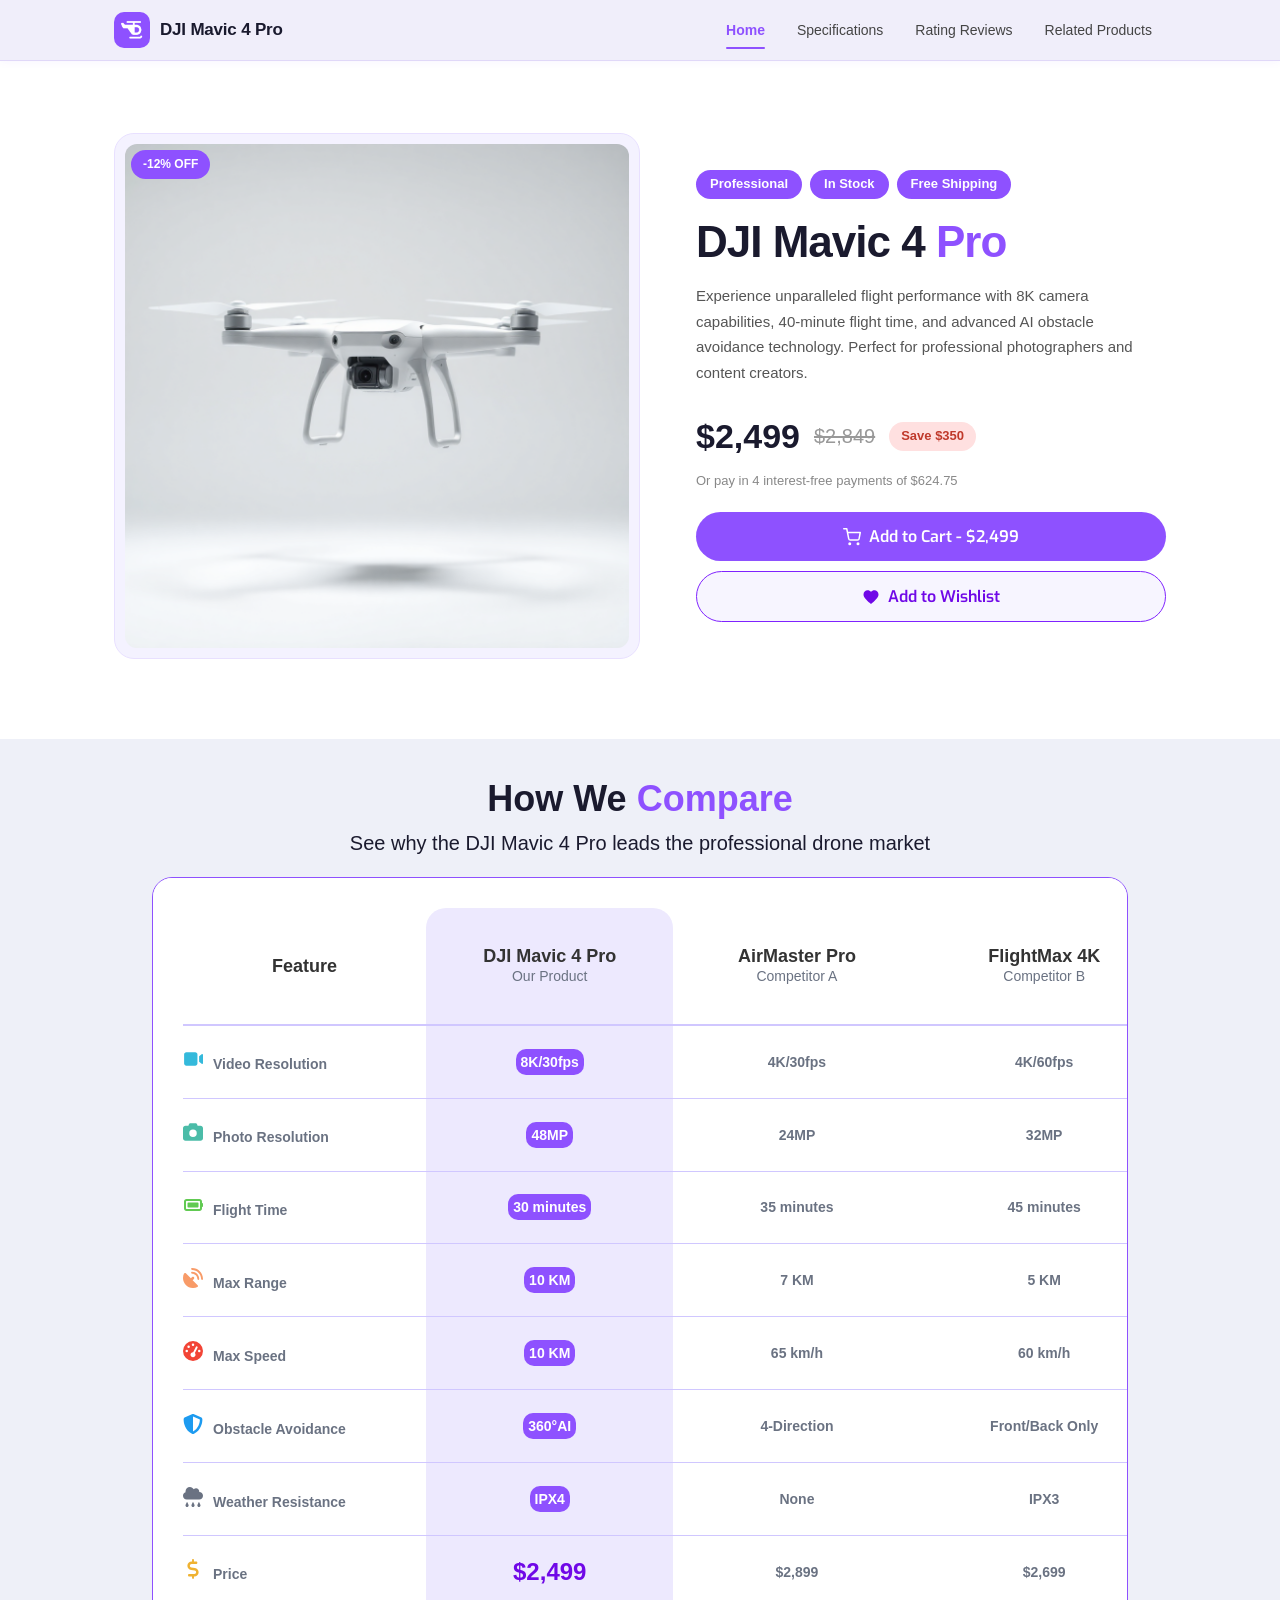
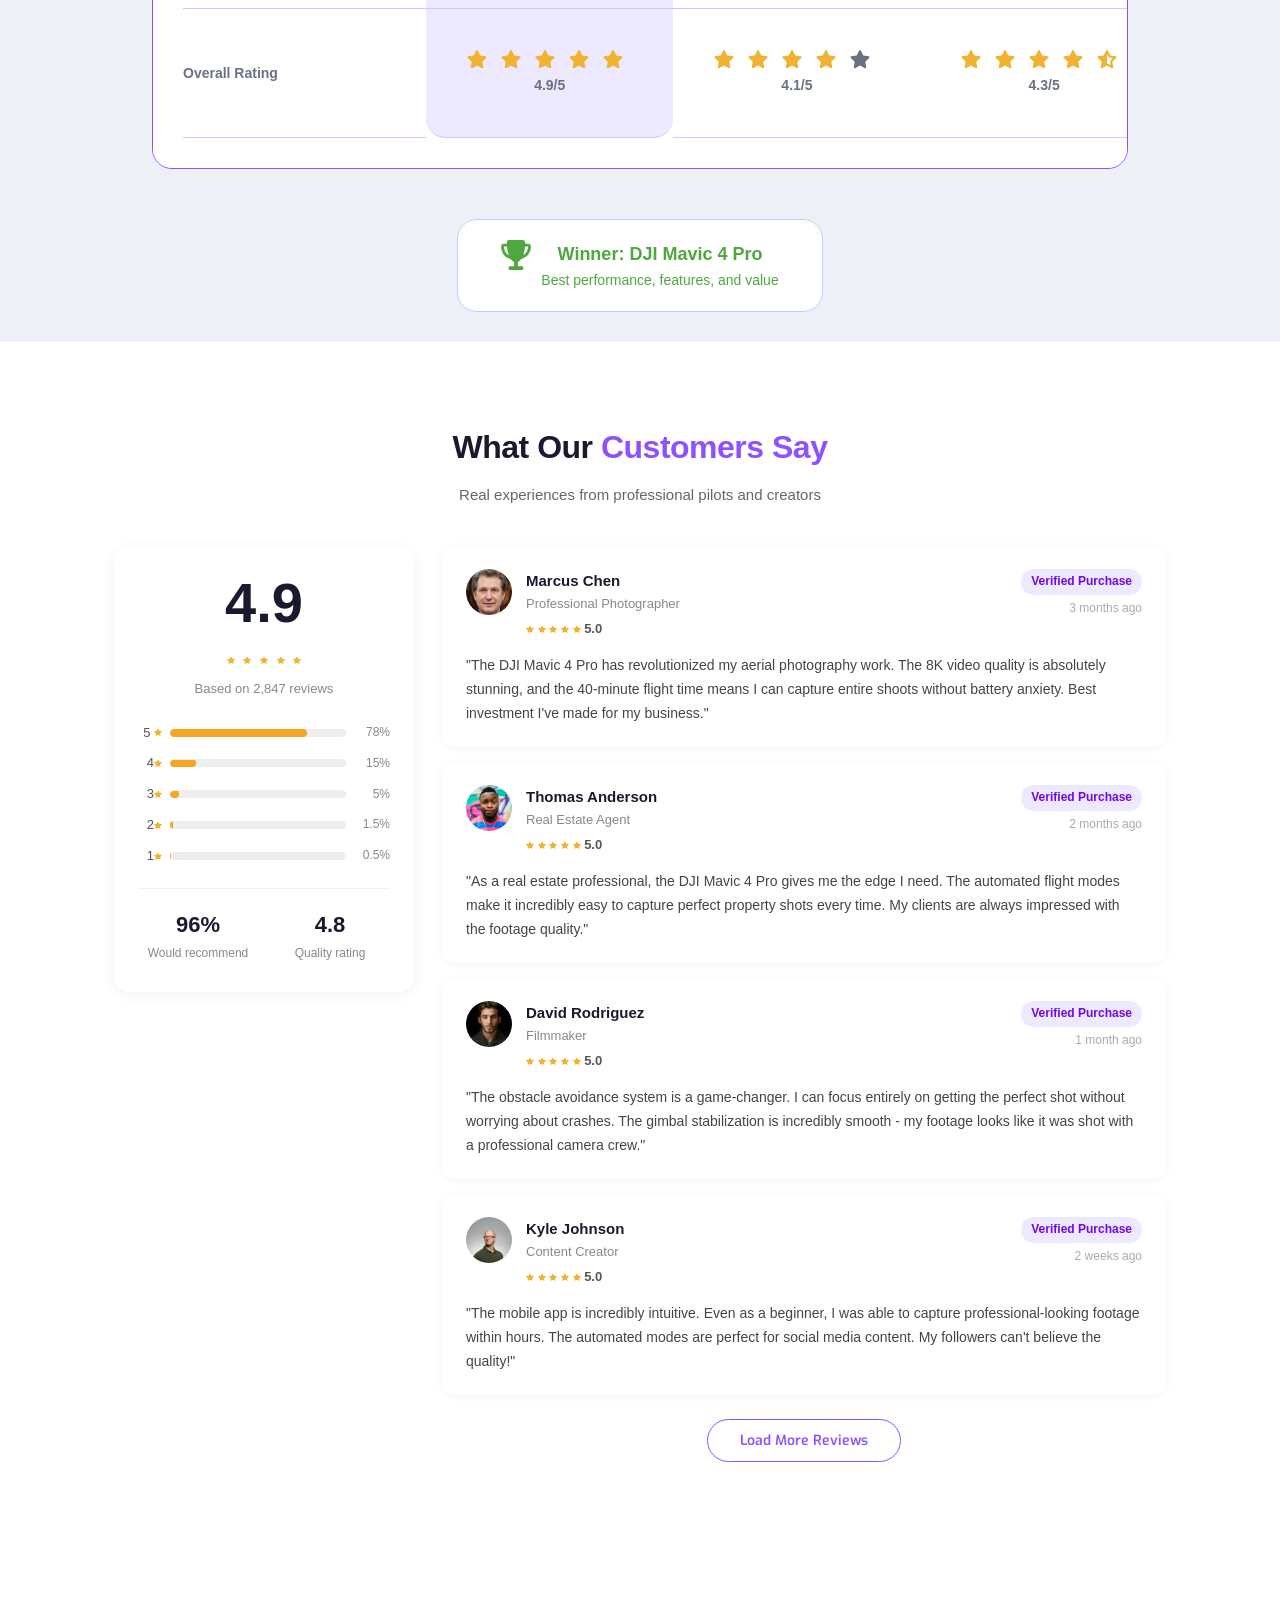
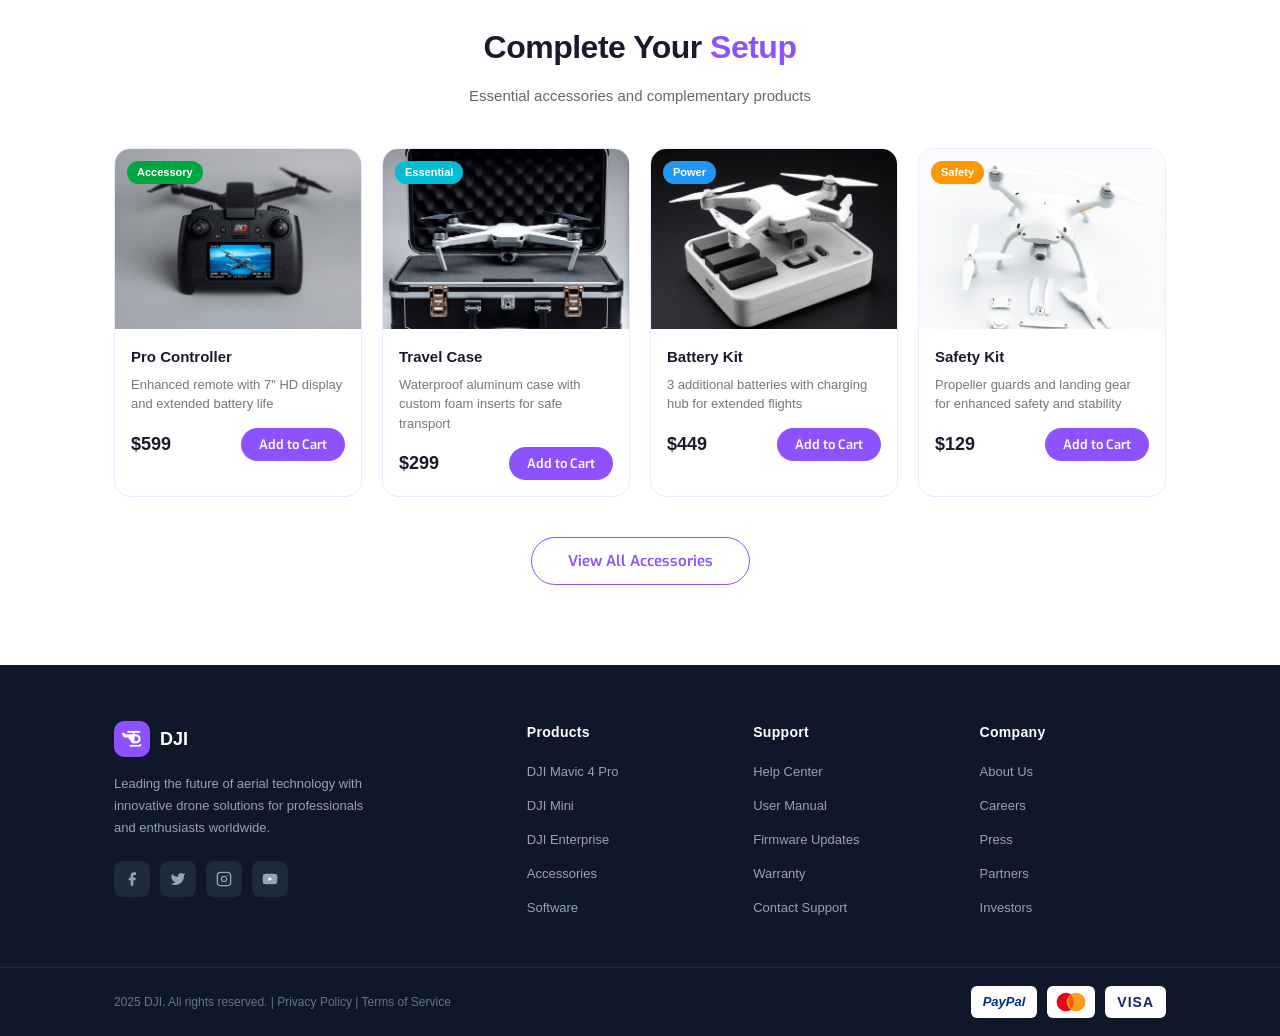
==== commit 1092bb08: "Update image paths to relative local paths" ====
--- a/week3/index.html
+++ b/week3/index.html
@@ -253,7 +253,7 @@
             <div class="review-card">
               <div class="review-header">
                 <div class="review-author-info">
-                  <img src="https://drone-product-page.vercel.app/assets/avatar-1-DZTe_nEx.png" alt="Marcus Chen" class="avatar" />
+                  <img src="img/avatar-1-DZTe_nEx.png" alt="Marcus Chen" class="avatar" />
                   <div>
                     <div class="reviewer-name">Marcus Chen</div>
                     <div class="reviewer-role">Professional Photographer</div>
@@ -276,7 +276,7 @@
             <div class="review-card">
               <div class="review-header">
                 <div class="review-author-info">
-                  <img src="https://drone-product-page.vercel.app/assets/avatar-2-DvihTPKl.jpg" alt="Thomas Anderson" class="avatar" />
+                  <img src="img/avatar-2-DvihTPKl.jpg" alt="Thomas Anderson" class="avatar" />
                   <div>
                     <div class="reviewer-name">Thomas Anderson</div>
                     <div class="reviewer-role">Real Estate Agent</div>
@@ -299,7 +299,7 @@
             <div class="review-card">
               <div class="review-header">
                 <div class="review-author-info">
-                  <img src="https://drone-product-page.vercel.app/assets/avatar-3-CwUcGkzI.jpg" alt="David Rodriguez" class="avatar" />
+                  <img src="img/avatar-3-CwUcGkzI.jpg" alt="David Rodriguez" class="avatar" />
                   <div>
                     <div class="reviewer-name">David Rodriguez</div>
                     <div class="reviewer-role">Filmmaker</div>
@@ -322,7 +322,7 @@
             <div class="review-card">
               <div class="review-header">
                 <div class="review-author-info">
-                  <img src="https://drone-product-page.vercel.app/assets/avatar-4-CDQD_dyw.jpg" alt="Kyle Johnson" class="avatar" />
+                  <img src="img/avatar-4-CDQD_dyw.jpg" alt="Kyle Johnson" class="avatar" />
                   <div>
                     <div class="reviewer-name">Kyle Johnson</div>
                     <div class="reviewer-role">Content Creator</div>
@@ -358,7 +358,7 @@
         <div class="products-row">
           <div class="product-card">
             <div class="product-img-wrap">
-              <img src="https://drone-product-page.vercel.app/assets/related-products-1-D4JR6uDa.png" alt="Pro Controller" class="product-img" />
+              <img src="img/related-products-1-D4JR6uDa.png" alt="Pro Controller" class="product-img" />
               <span class="product-badge badge-accessory">Accessory</span>
             </div>
             <div class="product-info">
@@ -373,7 +373,7 @@
 
           <div class="product-card">
             <div class="product-img-wrap">
-              <img src="https://drone-product-page.vercel.app/assets/related-products-2-OSxMogX9.png" alt="Travel Case" class="product-img" />
+              <img src="img/related-products-2-OSxMogX9.png" alt="Travel Case" class="product-img" />
               <span class="product-badge badge-essential">Essential</span>
             </div>
             <div class="product-info">
@@ -388,7 +388,7 @@
 
           <div class="product-card">
             <div class="product-img-wrap">
-              <img src="https://drone-product-page.vercel.app/assets/related-products-3-DDld9RDW.png" alt="Battery Kit" class="product-img" />
+              <img src="img/related-products-3-DDld9RDW.png" alt="Battery Kit" class="product-img" />
               <span class="product-badge badge-power">Power</span>
             </div>
             <div class="product-info">
@@ -403,7 +403,7 @@
 
           <div class="product-card">
             <div class="product-img-wrap">
-              <img src="https://drone-product-page.vercel.app/assets/related-products-4-bI1kHqI6.png" alt="Safety Kit" class="product-img" />
+              <img src="img/related-products-4-bI1kHqI6.png" alt="Safety Kit" class="product-img" />
               <span class="product-badge badge-safety">Safety</span>
             </div>
             <div class="product-info">
